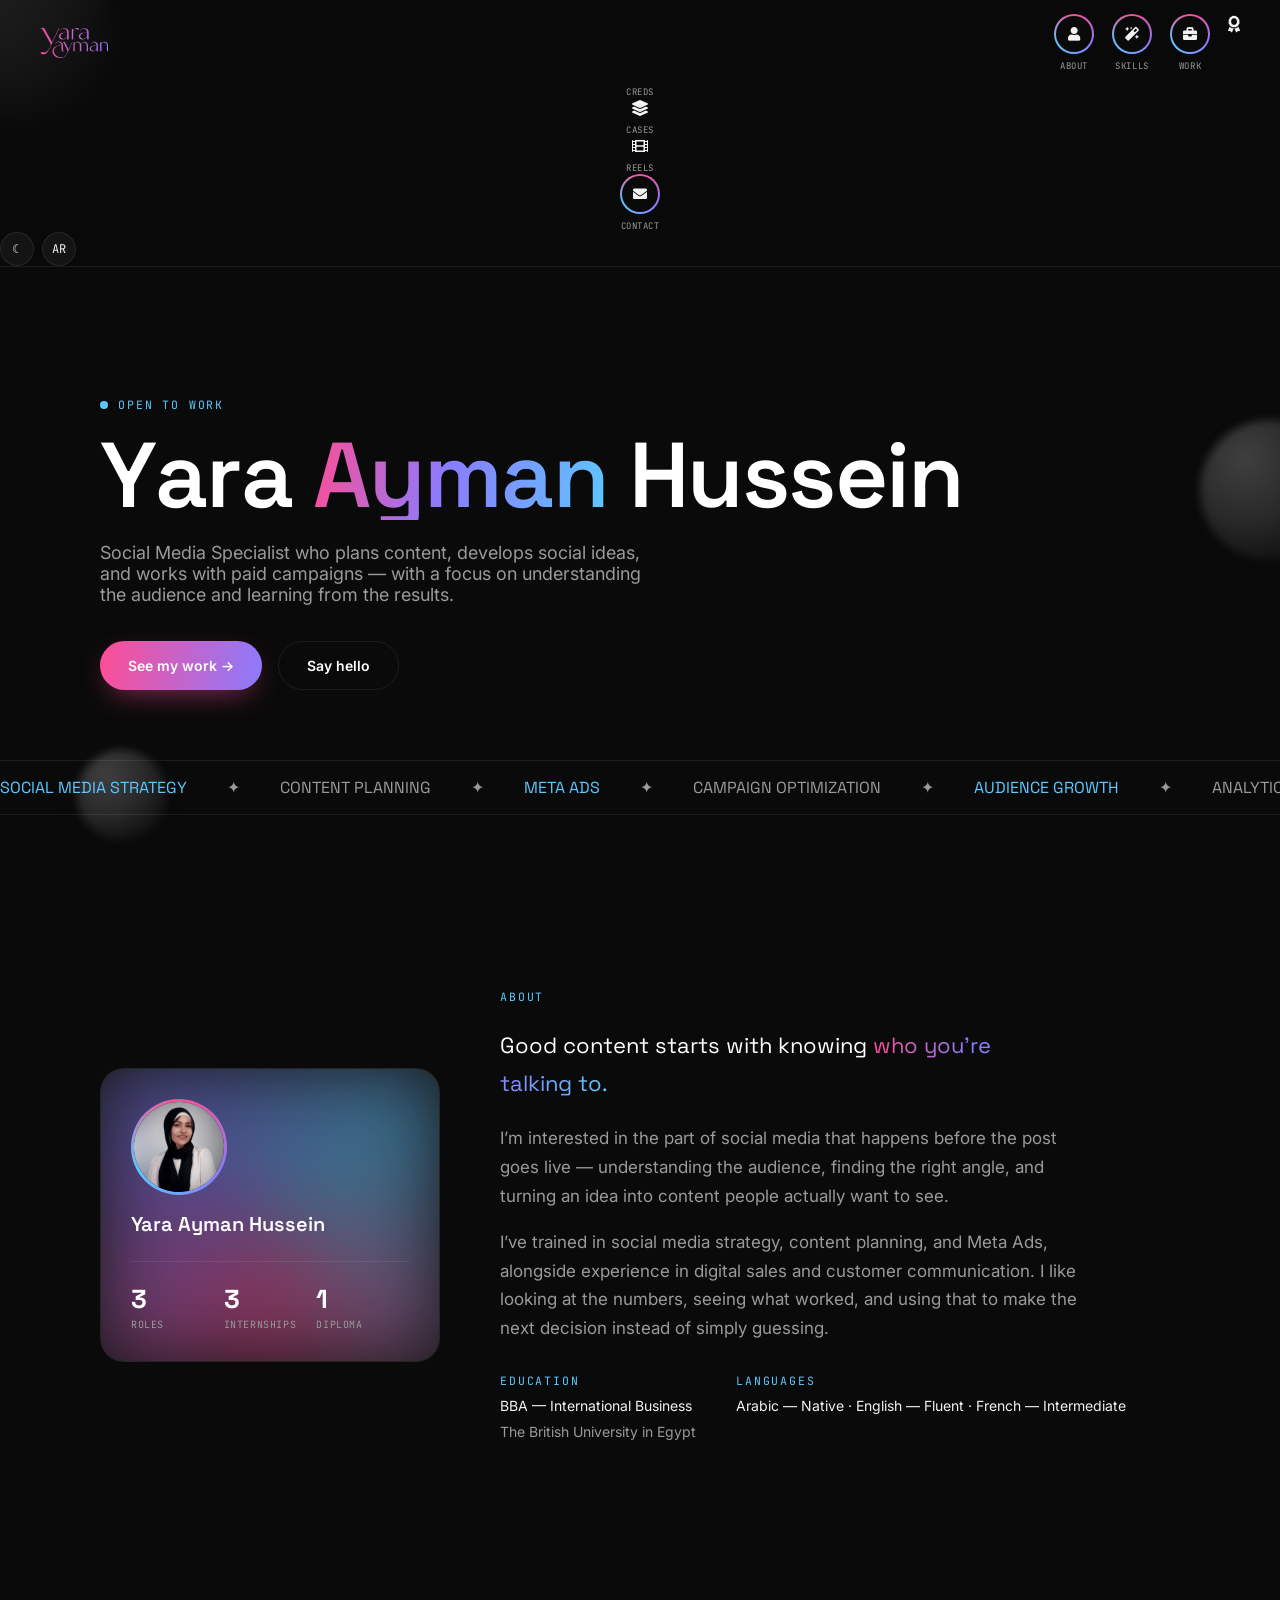
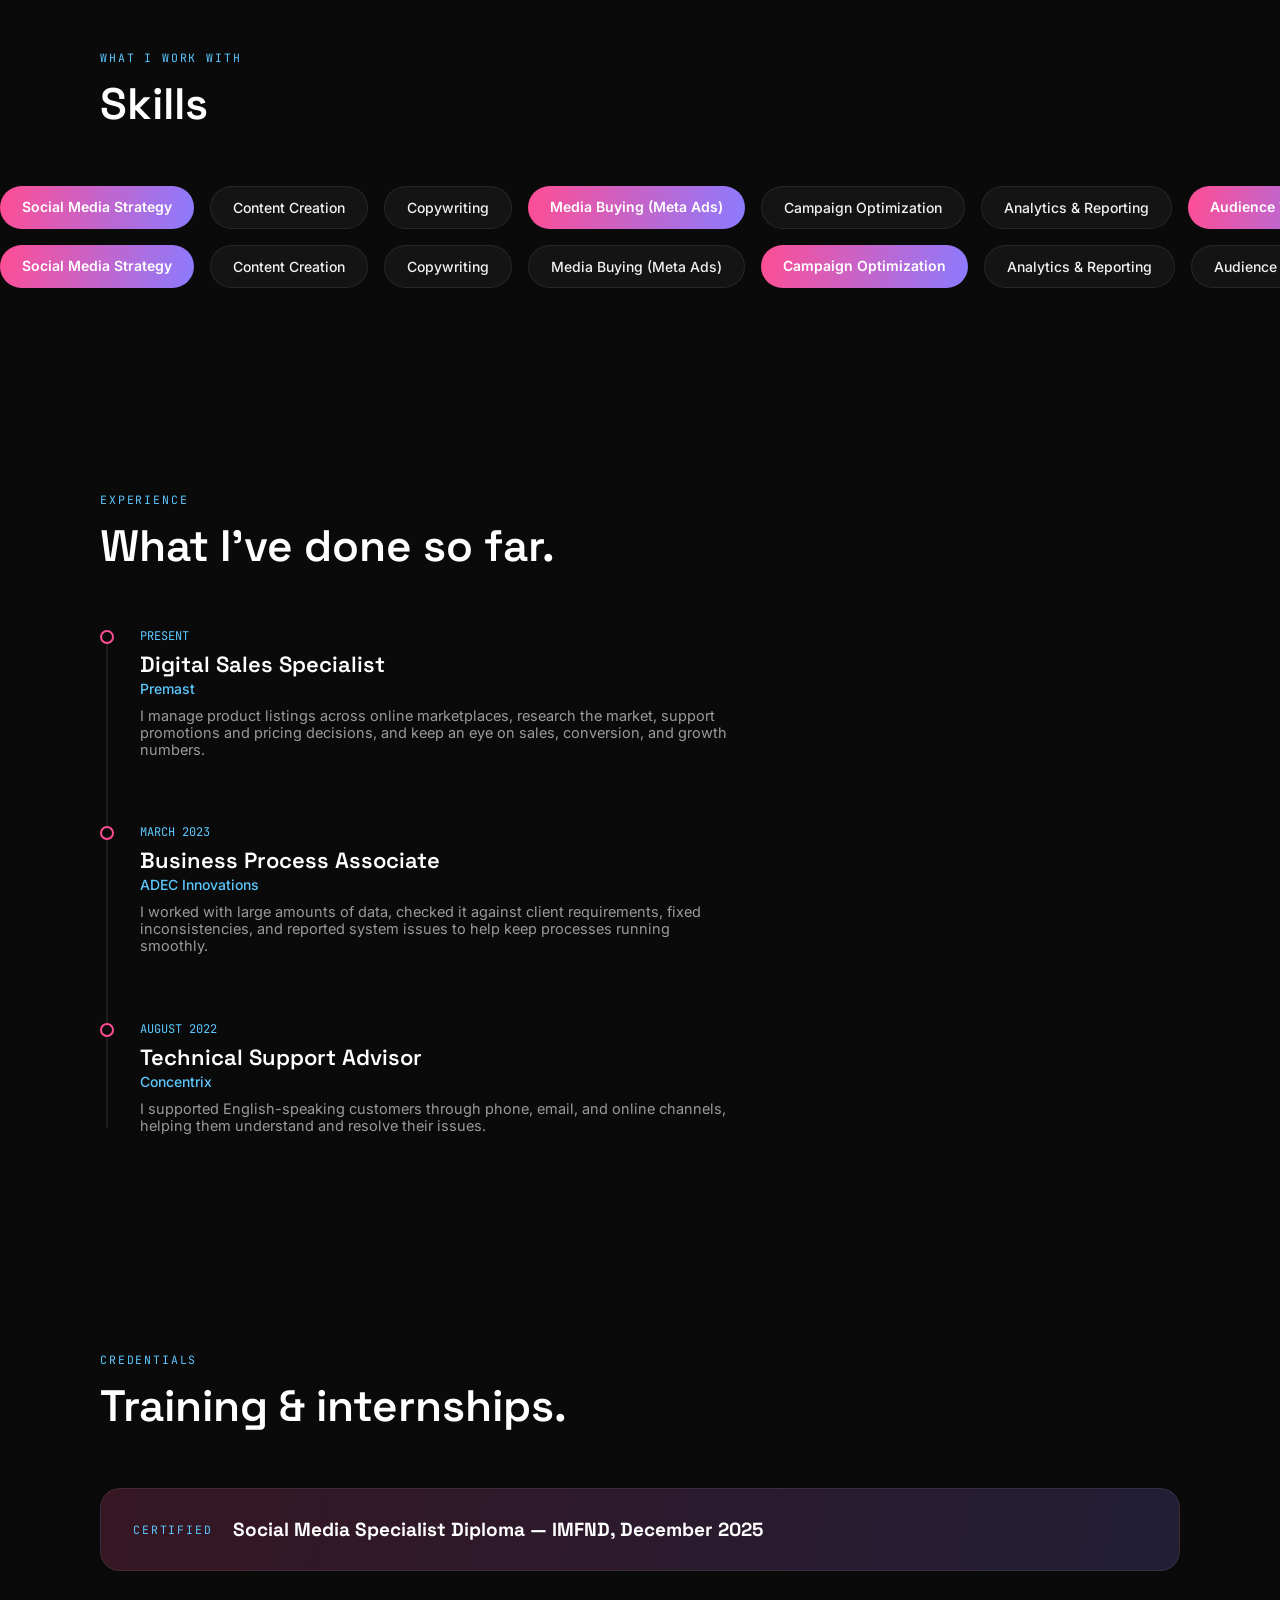
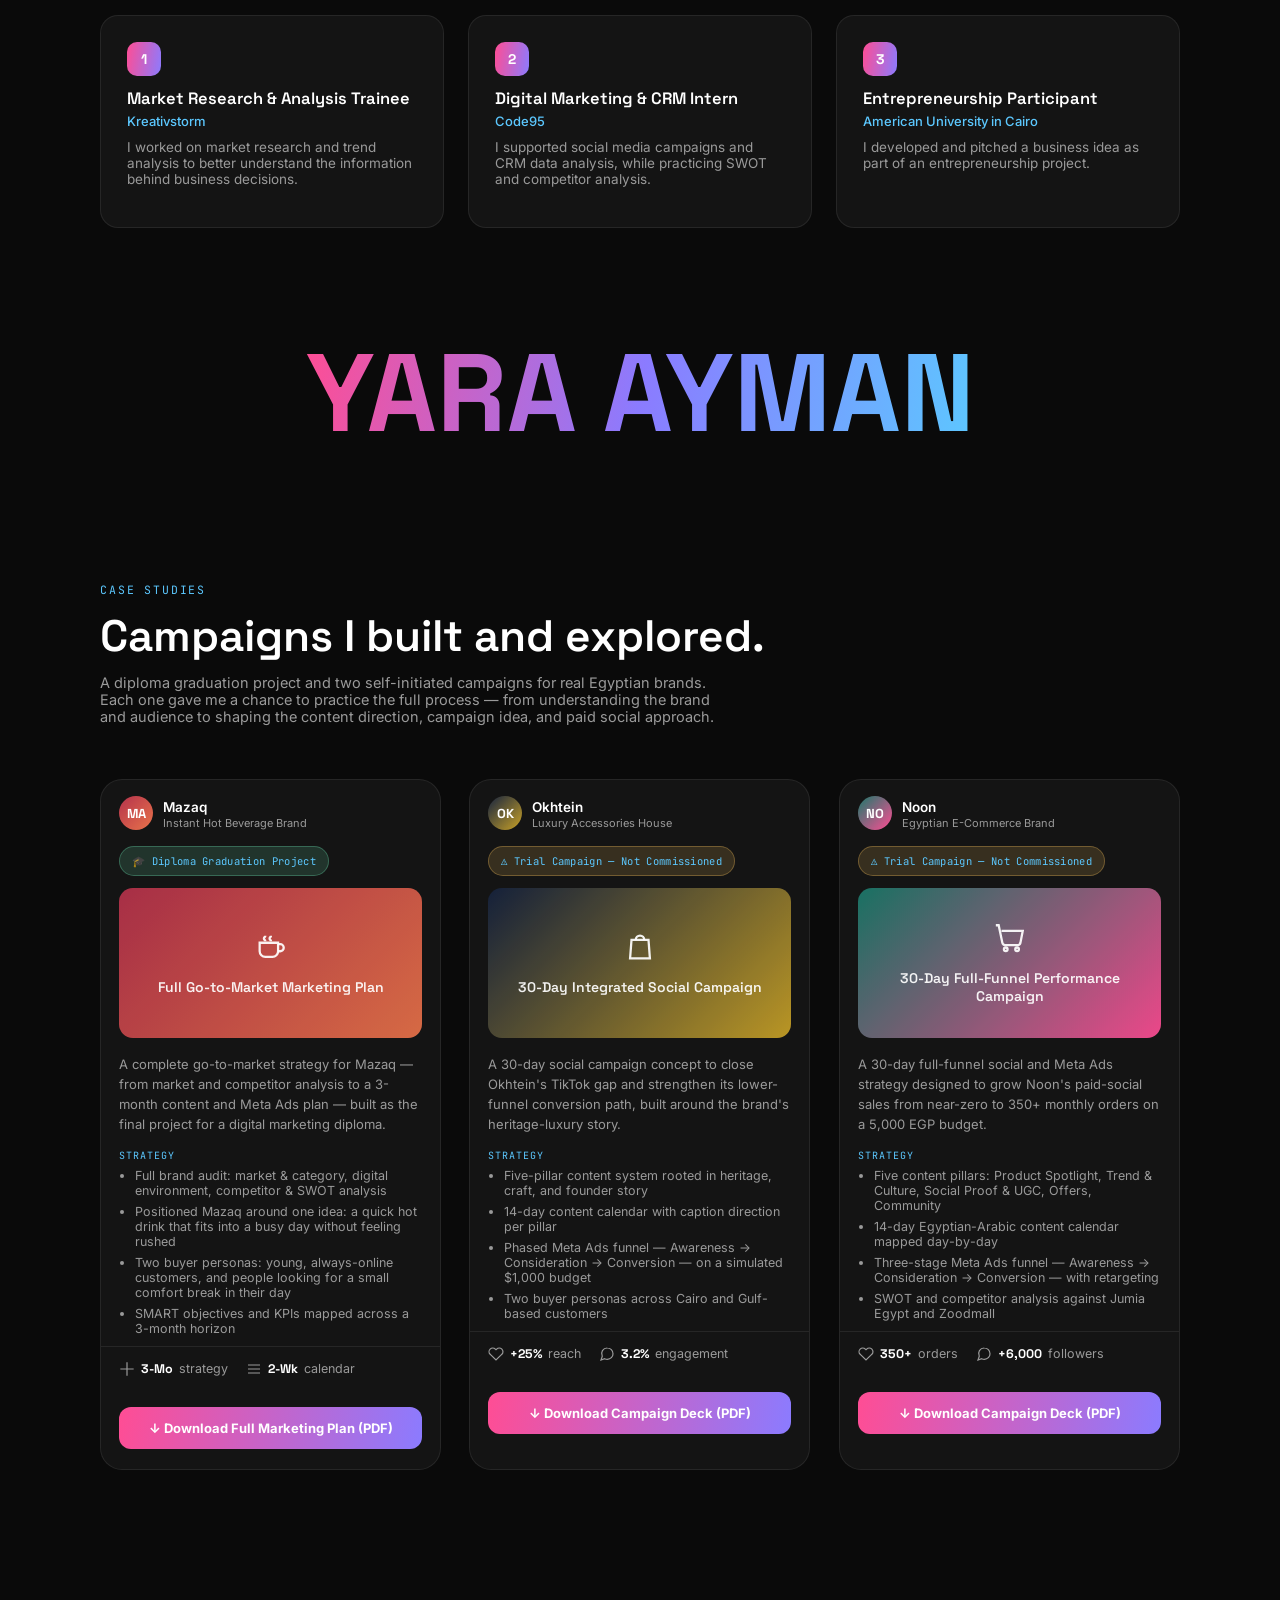
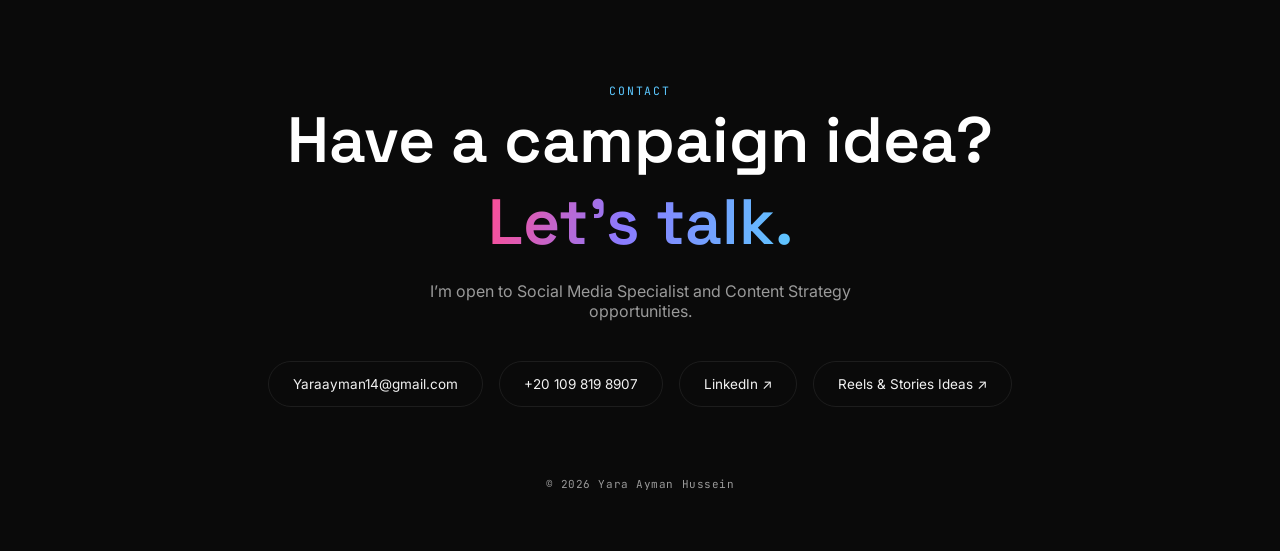
==== index.html @ c550421d "Update index.html" ====
<!DOCTYPE html>
<html lang="en">
<head>
<meta charset="UTF-8">
<meta name="viewport" content="width=device-width, initial-scale=1.0">
<title>Yara Ayman Hussein - Social Media Specialist & Marketer</title>
<meta name="description" content="Yara Ayman Hussein is a Social Media Specialist and Marketer focused on social media strategy, content planning, Meta Ads, audience growth, and campaign analytics.">
<meta name="robots" content="index, follow">
<link rel="canonical" href="https://yarayman.com/">
<link rel="icon" type="image/png" sizes="32x32" href="media/favicon-32.png">
<link rel="icon" type="image/png" sizes="512x512" href="media/favicon-512.png">
<link rel="apple-touch-icon" href="media/favicon-180.png">
<link rel="stylesheet" href="data/css/fontawesome/fontawesome.css">
<link rel="stylesheet" href="data/css/fontawesome/solid.css">
<link rel="stylesheet" href="data/css/fontawesome/all.css">
<meta name="theme-color" content="#0A0A0A">

<!-- Open Graph -->
<meta property="og:type" content="profile">
<meta property="og:title" content="Yara Ayman Hussein — Social Media Specialist">
<meta property="og:description" content="Social strategy, content planning, and Meta Ads campaigns. Portfolio featuring Mazaq, Okhtein, and Noon case studies.">
<meta property="og:url" content="https://yarayman.com/">
<meta property="og:image" content="https://yarayman.com/media/og-image.jpg">
<meta property="og:image:width" content="1200">
<meta property="og:image:height" content="630">
<meta property="og:image:alt" content="Yara Ayman Hussein — Social Media Specialist">
<meta property="og:site_name" content="Yara Ayman Hussein — Portfolio">
<meta property="og:locale" content="en_US">

<!-- Twitter Card -->
<meta name="twitter:card" content="summary_large_image">
<meta name="twitter:title" content="Yara Ayman Hussein — Social Media Specialist">
<meta name="twitter:description" content="Social strategy, content planning, and Meta Ads campaigns. Portfolio featuring Mazaq, Okhtein, and Noon case studies.">
<meta name="twitter:image" content="https://yarayman.com/media/og-image.jpg">
<meta name="twitter:image:alt" content="Yara Ayman Hussein — Social Media Specialist">

<script type="application/ld+json">
{
  "@context": "https://schema.org",
  "@type": "ProfilePage",
  "name": "Yara Ayman Hussein - Social Media Specialist & Marketer",
  "url": "https://yarayman.com/",
  "mainEntity": {
    "@type": "Person",
    "name": "Yara Ayman Hussein",
    "jobTitle": "Social Media Specialist & Marketer",
    "url": "https://yarayman.com/",
    "email": "mailto:Yaraayman14@gmail.com",
    "sameAs": [
      "https://linkedin.com/in/yara-a-893500259"
    ]
  }
}
</script>

<link rel="preconnect" href="https://fonts.googleapis.com">
<link rel="preconnect" href="https://fonts.gstatic.com" crossorigin>
<link href="https://fonts.googleapis.com/css2?family=Space+Grotesk:wght@400;500;600;700&family=Inter:wght@400;500;600;700&family=JetBrains+Mono:wght@400;500&family=Cairo:wght@400;500;600;700&display=swap" rel="stylesheet">
<style>
  :root{
    --bg:#0A0A0A;
    --bg-2:#141414;
    --panel:#141414;
    --paper:#F7F4EE;
    --coral:#FF4D94;
    --pink:#8B7BFF;
    --gold:#5CC8FF;
    --mint:#5CC8FF;
    --violet:#8B7BFF;
    --ink:#F2F2F2;
    --ink-dim:#9A9A9A;
    --line:rgba(255,255,255,0.08);
    --heading:#fff;
    --nav-bg:rgba(10,10,10,0.75);
    --blob-opacity:.35;
    --blob-opacity-2:.22;
  }
  :root[data-theme="light"]{
    --bg:#FAFAFA;
    --bg-2:#F1F0F0;
    --panel:#FFFFFF;
    --ink:#171717;
    --ink-dim:#6B6B6B;
    --line:rgba(20,20,20,0.1);
    --heading:#0A0A0A;
    --nav-bg:rgba(250,250,250,0.8);
    --blob-opacity:.2;
    --blob-opacity-2:.14;
  }
  *{ box-sizing:border-box; }
  html{ scroll-behavior:smooth; }
  @media (prefers-reduced-motion: reduce){
    html{ scroll-behavior:auto; }
    *{ animation-duration:.001ms !important; animation-iteration-count:1 !important; transition:none !important; }
  }
  body{
    margin:0;
    background:var(--bg);
    color:var(--ink);
    font-family:'Inter',sans-serif;
    overflow-x:hidden;
    transition:background .3s ease, color .3s ease;
  }
  body.lang-ar{ font-family:'Cairo','Inter',sans-serif; }
  h1,h2,h3{ font-family:'Space Grotesk',sans-serif; margin:0; color:var(--heading); font-weight:600; }
  body.lang-ar h1, body.lang-ar h2, body.lang-ar h3{ font-family:'Cairo','Space Grotesk',sans-serif; }
  a{ color:inherit; text-decoration:none; }
  .mono{ font-family:'JetBrains Mono',monospace; }
  .wrap{ max-width:1160px; margin:0 auto; padding:0 40px; position:relative; z-index:2; }
  @media (max-width:720px){ .wrap{ padding:0 22px; } }
  .grad-text{
    background:linear-gradient(100deg,var(--coral),var(--pink) 45%,var(--gold));
    -webkit-background-clip:text; background-clip:text; color:transparent;
  }
  .eyebrow{
    font-family:'JetBrains Mono',monospace; font-size:11.5px; letter-spacing:.16em;
    text-transform:uppercase; color:var(--mint);
  }

  /* ---------- floating chrome spheres ---------- */
  .blobs{ position:fixed; inset:0; z-index:0; pointer-events:none; overflow:hidden; }
  .blob{
    position:absolute; border-radius:50%;
    background:radial-gradient(circle at 32% 28%, #fff, #9a9a9a 45%, #262626 80%);
    box-shadow:0 30px 60px -20px rgba(0,0,0,.6);
    opacity:var(--blob-opacity); transition:opacity .3s ease;
    filter:blur(4px);
  }
  :root[data-theme="light"] .blob{ box-shadow:0 30px 60px -20px rgba(0,0,0,.2); }
  .b1{ width:180px; height:180px; top:-60px; left:-70px; animation:float1 22s ease-in-out infinite; }
  .b2{ width:140px; height:140px; top:420px; right:-60px; animation:float2 26s ease-in-out infinite; opacity:var(--blob-opacity-2); }
  .b3{ width:90px; height:90px; bottom:60px; left:6%; animation:float3 24s ease-in-out infinite; opacity:var(--blob-opacity-2); }
  @keyframes float1{ 0%,100%{ transform:translate(0,0) } 50%{ transform:translate(30px,40px) } }
  @keyframes float2{ 0%,100%{ transform:translate(0,0) } 50%{ transform:translate(-35px,25px) } }
  @keyframes float3{ 0%,100%{ transform:translate(0,0) } 50%{ transform:translate(25px,-20px) } }

  /* ---------- theme / lang toggle ---------- */
  .util-row{ display:flex; align-items:center; gap:8px; }
  .util-btn{
    width:34px; height:34px; border-radius:50%; border:1px solid var(--line); background:var(--panel);
    color:var(--ink); display:flex; align-items:center; justify-content:center; cursor:pointer;
    font-family:'JetBrains Mono',monospace; font-size:12px; transition:transform .2s ease, background .2s ease;
  }
  .util-btn:hover{ transform:scale(1.08); }

  /* ---------- story-ring nav ---------- */
  header.storynav{
    position:sticky; top:0; z-index:50;
    background:var(--nav-bg);
    backdrop-filter:blur(14px);
    border-bottom:1px solid var(--line);
    transition:background .3s ease;
  }
  .storynav-inner{
    display:flex; align-items:center; justify-content:space-between;
    padding:14px 40px;
  }
  @media (max-width:720px){ .storynav-inner{ padding:12px 22px; } }
  .logo{ font-family:'Space Grotesk',sans-serif; font-weight:700; font-size:15px; }
  .rings{ display:flex; gap:18px; }
  .ring-btn{ display:flex; flex-direction:column; align-items:center; gap:6px; }
  .ring{
    width:40px; height:40px; border-radius:50%; padding:2px;
    background:conic-gradient(from 0deg, var(--coral), var(--pink), var(--gold), var(--coral));
    display:flex; align-items:center; justify-content:center;
    transition:transform .25s ease;
  }
  .ring-btn:hover .ring{ transform:scale(1.1); }
  .ring .inner{
    width:100%; height:100%; border-radius:50%; background:var(--bg);
    display:flex; align-items:center; justify-content:center;
    font-family:'JetBrains Mono',monospace; font-size:11px; color:var(--ink);
  }
  .ring .inner i{
  font-size:14px;
  line-height:1;
}
  .ring-btn span.lbl{
    font-family:'JetBrains Mono',monospace; font-size:9px; letter-spacing:.06em;
    color:var(--ink-dim); text-transform:uppercase;
  }
  @media (max-width:820px){ .rings{ display:none; } }

  /* ---------- hero ---------- */
  section.hero{ position:relative; padding:130px 0 70px; }
  .hero-kicker{ display:flex; align-items:center; gap:10px; }
  .dot-live{ width:8px; height:8px; border-radius:50%; background:var(--mint); box-shadow:0 0 0 0 rgba(110,231,183,.6); animation:pulse 1.8s infinite; }
  @keyframes pulse{ 0%{ box-shadow:0 0 0 0 rgba(92,200,255,.6);} 70%{ box-shadow:0 0 0 10px rgba(92,200,255,0);} 100%{ box-shadow:0 0 0 0 rgba(92,200,255,0);} }

  .hero h1{
    font-size:clamp(46px,8vw,92px); line-height:0.98; letter-spacing:-0.02em; margin-top:18px;
  }
  .kinetic span{ display:inline-block; opacity:0; transform:translateY(24px) rotate(2deg); animation:letterIn .6s ease forwards; }
  @keyframes letterIn{ to{ opacity:1; transform:translateY(0) rotate(0);} }

  .hero .role{
    margin-top:22px; font-size:18px; color:var(--ink-dim); max-width:560px;
  }
  .hero .role strong{ color:var(--heading); }
  .hero .cta-row{ margin-top:36px; display:flex; gap:16px; flex-wrap:wrap; }
  .btn{
    display:inline-flex; align-items:center; gap:8px;
    padding:15px 28px; border-radius:100px; font-weight:600; font-size:14px;
    transition:transform .25s ease, box-shadow .25s ease;
  }
  .btn.primary{
    background:linear-gradient(100deg,var(--coral),var(--pink));
    color:#fff; box-shadow:0 10px 30px -10px rgba(255,77,148,.6);
  }
  .btn.primary:hover{ transform:translateY(-3px); box-shadow:0 16px 34px -8px rgba(255,77,148,.75); }
  .btn.ghost{ border:1px solid var(--line); color:var(--heading); }
  .btn.ghost:hover{ background:rgba(255,255,255,.08); }

  /* marquee */
  .marquee-wrap{ margin-top:70px; border-top:1px solid var(--line); border-bottom:1px solid var(--line); overflow:hidden; padding:16px 0; }
  .marquee{ display:flex; width:max-content; gap:40px; animation:scrollLeft 22s linear infinite; }
  .marquee span{ font-family:'Space Grotesk',sans-serif; font-size:16px; color:var(--ink-dim); white-space:nowrap; }
  .marquee span.hi{ color:var(--gold); }
  @keyframes scrollLeft{ from{ transform:translateX(0);} to{ transform:translateX(-50%);} }

  /* ---------- section shell ---------- */
  section{ padding:100px 0; position:relative; }
  .sec-head{ margin-bottom:54px; }
  .sec-head h2{ font-size:clamp(30px,4.4vw,44px); margin-top:10px; }

  .reveal{ opacity:0; transform:translateY(28px); transition:opacity .7s cubic-bezier(.2,.7,.3,1), transform .7s cubic-bezier(.2,.7,.3,1); }
  .reveal.in{ opacity:1; transform:none; }

  /* ---------- about / profile card ---------- */
  .about-grid{ display:grid; grid-template-columns:340px 1fr; gap:60px; align-items:center; }
  @media (max-width:820px){ .about-grid{ grid-template-columns:1fr; } }

  .profile-card{
    background:var(--panel); border:1px solid var(--line); border-radius:24px; padding:30px;
    position:relative; overflow:hidden;
  }
  .profile-card::before{
    content:""; position:absolute; inset:-2px; z-index:0; opacity:.5;
    background:conic-gradient(from 180deg, var(--coral), var(--violet), var(--mint), var(--coral));
    filter:blur(40px);
  }
  .profile-inner{ position:relative; z-index:1; }
  .avatar-ring{
    width:96px; height:96px; border-radius:50%; padding:3px;
    background:conic-gradient(from 0deg, var(--coral), var(--pink), var(--gold), var(--coral));
  }
  .avatar-ring.spin-once{ animation:spinOnce 1.3s cubic-bezier(.22,1,.36,1) both; }
  @keyframes spinOnce{ from{ transform:rotate(0deg); } to{ transform:rotate(360deg); } }
  .logo-img{ height:30px; width:auto; display:block; }
  .avatar-ring .av{
    width:100%; height:100%; border-radius:50%; background:var(--bg-2);
    display:flex; align-items:center; justify-content:center;
    font-family:'Space Grotesk',sans-serif; font-weight:700; font-size:26px; color:var(--heading);
    overflow:hidden;
  }
  .avatar-ring .av img{ width:100%; height:100%; object-fit:cover; object-position:center 22%; display:block; }
  .profile-inner h3{ margin-top:16px; font-size:20px; }
  .profile-inner .handle{ color:var(--ink-dim); font-size:13px; margin-top:2px; font-family:'JetBrains Mono',monospace; }
  .stat-row{ display:flex; gap:0; margin-top:24px; border-top:1px solid var(--line); padding-top:20px; }
  .stat{ flex:1; text-align:left; }
  .stat .v{ font-family:'Space Grotesk',sans-serif; font-size:26px; font-weight:700; color:var(--heading); }
  .stat .l{ font-family:'JetBrains Mono',monospace; font-size:10px; color:var(--ink-dim); text-transform:uppercase; letter-spacing:.06em; margin-top:2px; }

  .about-copy p{ font-size:17px; color:var(--ink-dim); max-width:600px; line-height:1.7; }
  .about-copy .pull{
    font-family:'Space Grotesk',sans-serif; font-size:22px; color:var(--heading); margin:22px 0;
    max-width:560px;
  }
  .facts{ display:flex; gap:40px; margin-top:30px; flex-wrap:wrap; }
  .facts .box .eyebrow{ margin-bottom:6px; display:block; }
  .facts .box p{ margin:2px 0; font-size:14px; color:var(--ink); }

  /* ---------- skills double marquee ---------- */
  .skill-row{ display:flex; width:max-content; gap:16px; }
  .skill-row.row2{ animation-direction:reverse; margin-top:16px; }
  .chip{
    padding:12px 22px; border-radius:100px; border:1px solid var(--line);
    font-size:14px; font-weight:500; white-space:nowrap; background:var(--panel);
  }
  .chip.filled{ background:linear-gradient(100deg,var(--coral),var(--pink)); border:none; color:#fff; font-weight:600; }
  .marquee-track{ overflow:hidden; }
  .marquee-track .skill-row{ animation:scrollLeft 30s linear infinite; }
  .marquee-track .skill-row.row2{ animation:scrollRight 30s linear infinite; }
  @keyframes scrollRight{ from{ transform:translateX(-50%);} to{ transform:translateX(0);} }

  /* ---------- experience timeline ---------- */
  .timeline{ position:relative; padding-left:40px; }
  .timeline::before{
    content:""; position:absolute; left:6px; top:6px; bottom:6px; width:2px;
    background:var(--line);
  }
  .timeline .progress{
    position:absolute; left:6px; top:6px; width:2px; height:0%;
    background:linear-gradient(180deg,var(--coral),var(--pink),var(--gold));
    transition:height .1s linear;
  }
  .t-entry{ position:relative; padding-bottom:52px; }
  .t-entry:last-child{ padding-bottom:0; }
  .t-dot{
    position:absolute; left:-40px; top:2px; width:14px; height:14px; border-radius:50%;
    background:var(--bg); border:2px solid var(--coral);
  }
  .t-entry .date{ font-family:'JetBrains Mono',monospace; font-size:12px; color:var(--gold); }
  .t-entry h3{ font-size:22px; margin-top:6px; }
  .t-entry .org{ color:var(--mint); font-size:14px; margin-top:2px; font-weight:500; }
  .t-entry p{ color:var(--ink-dim); font-size:14.5px; margin-top:10px; max-width:600px; }

  /* ---------- credentials ---------- */
  .cred-banner{
    border-radius:20px; padding:28px 32px; margin-bottom:44px;
    background:linear-gradient(100deg, rgba(255,77,148,.18), rgba(139,123,255,.18));
    border:1px solid var(--line);
    display:flex; align-items:center; gap:20px; flex-wrap:wrap;
    position:relative; overflow:hidden;
  }
  .cred-banner .shine{
    position:absolute; top:0; left:-40%; width:40%; height:100%;
    background:linear-gradient(100deg, transparent, rgba(255,255,255,.15), transparent);
    animation:shine 4s ease-in-out infinite;
  }
  @keyframes shine{ 0%{ left:-40%;} 60%,100%{ left:120%;} }
  .cred-banner strong{ font-family:'Space Grotesk',sans-serif; font-size:19px; color:var(--heading); }

  .cards3{ display:grid; grid-template-columns:repeat(3,1fr); gap:24px; }
  @media (max-width:820px){ .cards3{ grid-template-columns:1fr; } }
  .tilt-card{
    background:var(--panel); border:1px solid var(--line); border-radius:18px; padding:26px;
    transition:transform .15s ease, border-color .2s ease;
    transform-style:preserve-3d; will-change:transform;
  }
  .tilt-card:hover{ border-color:rgba(255,255,255,.3); }
  .tilt-card h3{ font-size:16.5px; margin:12px 0 4px; }
  .tilt-card .org{ color:var(--mint); font-size:13px; font-weight:500; }
  .tilt-card p{ font-size:13.5px; color:var(--ink-dim); margin-top:10px; }
  .badge-num{
    width:34px; height:34px; border-radius:10px; display:flex; align-items:center; justify-content:center;
    background:linear-gradient(100deg,var(--coral),var(--pink)); font-family:'Space Grotesk',sans-serif; font-weight:700; font-size:14px; color:#fff;
  }

  /* ---------- giant wordmark divider ---------- */
  .wordmark-wrap{ overflow:hidden; padding:10px 0 30px; text-align:center; }
  .wordmark-wrap .word{
    font-family:'Space Grotesk',sans-serif; font-weight:700; font-size:min(13vw,110px); line-height:1;
    white-space:nowrap; background:linear-gradient(100deg,var(--coral),var(--pink),var(--gold));
    -webkit-background-clip:text; background-clip:text; color:transparent;
  }

  /* ---------- case studies as post cards ---------- */
  .cases-grid{ display:grid; grid-template-columns:repeat(3,1fr); gap:28px; }
  @media (max-width:980px){ .cases-grid{ grid-template-columns:1fr; } }
  .post-card{
    background:var(--panel); border:1px solid var(--line); border-radius:22px; overflow:hidden;
    transition:transform .2s ease; transform-style:preserve-3d; will-change:transform;
  }
  .post-head{ display:flex; align-items:center; gap:10px; padding:16px 18px; }
  .post-head .av{
    width:34px; height:34px; border-radius:50%; display:flex; align-items:center; justify-content:center;
    font-family:'Space Grotesk',sans-serif; font-weight:700; font-size:13px; color:#fff;
  }
  .post-head .name{ font-size:13.5px; font-weight:600; color:var(--heading); }
  .post-head .name{ display:inline-flex; align-items:center; gap:6px; cursor:pointer; transition:color .2s ease; }
  .post-head .name:hover{ color:var(--gold); }
  .post-head .name .dl{
    font-family:'JetBrains Mono',monospace; font-size:9.5px; color:var(--ink-dim);
    border:1px solid var(--line); border-radius:100px; padding:2px 7px;
    transition:border-color .2s ease, color .2s ease;
  }
  .post-head .name:hover .dl{ border-color:var(--gold); color:var(--gold); }

  .post-head .cat{ font-size:11px; color:var(--ink-dim); }
  .post-media{
    height:150px; margin:0 18px 16px; border-radius:14px;
    display:flex; flex-direction:column; align-items:center; justify-content:center; gap:10px;
    font-family:'Space Grotesk',sans-serif; font-size:14px; font-weight:600; color:rgba(255,255,255,.92); text-align:center;
    position:relative; overflow:hidden; padding:0 16px;
  }
  .post-media::after{ content:""; position:absolute; inset:0; background:rgba(0,0,0,.08); z-index:0; }
  .post-media .media-icon, .post-media .media-label{ position:relative; z-index:1; }
  .post-media .media-icon svg{ width:34px; height:34px; }
  .post-media .media-label{ line-height:1.3; }
  .badge{
    margin:0 18px 12px; padding:7px 12px; border-radius:100px; display:inline-block;
    font-family:'JetBrains Mono',monospace; font-size:10.5px; letter-spacing:.03em;
  }
  .badge-diploma{ background:rgba(110,231,183,.15); color:var(--mint); border:1px solid rgba(110,231,183,.3); }
  .badge-trial{ background:rgba(255,198,92,.15); color:var(--gold); border:1px solid rgba(255,198,92,.3); }
  .badge-neutral{ background:rgba(139,123,255,.15); color:var(--violet); border:1px solid rgba(139,123,255,.3); }
  .post-download{
    display:block; margin:16px 18px 20px; padding:13px 16px; border-radius:12px; text-align:center;
    background:linear-gradient(100deg,var(--coral),var(--pink)); color:#fff; font-weight:700; font-size:13px;
    transition:transform .2s ease, box-shadow .2s ease;
  }
  .post-download:hover{ transform:translateY(-2px); box-shadow:0 12px 24px -10px rgba(255,77,148,.6); }
  .post-body{ padding:0 18px 4px; }
  .post-body .label{ font-family:'JetBrains Mono',monospace; font-size:10px; letter-spacing:.1em; text-transform:uppercase; color:var(--mint); margin:14px 0 6px; }
  .post-body p{ font-size:13px; color:var(--ink-dim); line-height:1.55; margin:0; }
  .post-body ul{ margin:0; padding-left:16px; }
  .post-body ul li{ font-size:12.5px; color:var(--ink-dim); margin-bottom:6px; }
  .engage{ display:flex; align-items:center; gap:18px; padding:14px 18px; border-top:1px solid var(--line); }
  .engage .item{ display:flex; align-items:center; gap:6px; font-size:12.5px; color:var(--ink-dim); }
  .engage svg{ width:16px; height:16px; stroke:var(--ink-dim); fill:none; stroke-width:1.8; }
  .engage .metric{ font-family:'Space Grotesk',sans-serif; font-weight:700; color:var(--heading); }

  /* ---------- contact ---------- */
  footer{ padding:110px 0 60px; text-align:center; }
  footer h2{ font-size:clamp(36px,7vw,64px); }
  footer .lede{ color:var(--ink-dim); max-width:480px; margin:18px auto 0; font-size:16px; }
  .contact-links{ display:flex; justify-content:center; gap:16px; margin-top:40px; flex-wrap:wrap; }
  .clink{
    padding:14px 24px; border-radius:100px; border:1px solid var(--line); font-size:13.5px;
    display:flex; align-items:center; gap:8px; transition:transform .2s ease, background .2s ease;
  }
  .clink:hover{ transform:translateY(-3px); background:rgba(255,255,255,.06); }
  .fine{ margin-top:70px; font-family:'JetBrains Mono',monospace; font-size:11px; color:var(--ink-dim); letter-spacing:.05em; }
  /* ---------- RTL adjustments ---------- */
  html[dir="rtl"] .stat{ text-align:right; }
  html[dir="rtl"] .timeline{ padding-left:0; padding-right:40px; }
  html[dir="rtl"] .timeline::before{ left:auto; right:6px; }
  html[dir="rtl"] .timeline .progress{ left:auto; right:6px; }
  html[dir="rtl"] .t-dot{ left:auto; right:-40px; }
  html[dir="rtl"] .post-body ul{ padding-left:0; padding-right:16px; }
  html[dir="rtl"] .facts{ text-align:right; }
</style>
</head>
<body>

<div class="blobs"><div class="blob b1"></div><div class="blob b2"></div><div class="blob b3"></div></div>

<header class="storynav">
  <div class="storynav-inner">
    <img class="logo-img" src="media/logo-full.png" alt="Yara Ayman">
    <nav class="rings">
      <a class="ring-btn" href="#about"><div class="ring"><div class="inner"><i class="fas fa-user" aria-hidden="true"></i></div></div><span class="lbl" data-i18n="nav.about">About</span></a>
      <a class="ring-btn" href="#skills"><div class="ring"><div class="inner"><i class="fas fa-magic" aria-hidden="true"></i></div></div><span class="lbl" data-i18n="nav.skills">Skills</span></a>
      <a class="ring-btn" href="#experience"><div class="ring"><div class="inner"><i class="fas fa-briefcase" aria-hidden="true"></i></div></div><span class="lbl" data-i18n="nav.work">Work</span></a>
      <a class="ring-btn" href="#credentials"><div class="inner"><i class="fas fa-award" aria-hidden="true"></i></div></div><span class="lbl" data-i18n="nav.creds">Creds</span></a>
      <a class="ring-btn" href="#cases"><div class="inner"><i class="fas fa-layer-group" aria-hidden="true"></i></div></div><span class="lbl" data-i18n="nav.cases">Cases</span></a>
      <a class="ring-btn" href="reels.html"><div class="inner"><i class="fas fa-film" aria-hidden="true"></i></div></div><span class="lbl" data-i18n="nav.reels">Reels</span></a>
      <a class="ring-btn" href="#contact"><div class="ring"><div class="inner"><i class="fas fa-envelope" aria-hidden="true"></i></div></div><span class="lbl" data-i18n="nav.contact">Contact</span></a>
    </nav>
    <div class="util-row">
      <button class="util-btn" id="theme-toggle" title="Toggle theme" aria-label="Toggle theme">☾</button>
      <button class="util-btn mono" id="lang-toggle" title="Switch language" aria-label="Switch language">AR</button>
    </div>
  </div>
</header>

<section class="hero">
  <div class="wrap">
    <div class="hero-kicker">
      <span class="dot-live"></span>
      <span class="eyebrow" data-i18n="hero.eyebrow">Open to work </span>
    </div>
    <h1 class="kinetic" id="kinetic-title">Yara Ayman Hussein</h1>
    <p class="role" data-i18n-html="hero.role">Social Media Specialist who plans content and runs paid campaigns — trained in Meta Ads, audience growth, and analytics.</p>
    <div class="cta-row">
      <a class="btn primary" href="#cases" data-i18n="hero.cta1">See the campaigns →</a>
      <a class="btn ghost" href="#contact" data-i18n="hero.cta2">Say hello</a>
    </div>
  </div>
  <div class="marquee-wrap">
    <div class="marquee" id="heroMarquee"></div>
  </div>
</section>

<section id="about">
  <div class="wrap about-grid reveal">
    <div class="profile-card">
      <div class="profile-inner">
        <div class="avatar-ring"><div class="av"><img src="media/avatar.jpg" alt="Yara Ayman Hussein" loading="lazy"></div></div>
        <h3 data-i18n="about.name">Yara Ayman Hussein</h3>
        
        <div class="stat-row">
          <div class="stat"><div class="v" data-count="3">0</div><div class="l" data-i18n="about.stat1">Roles</div></div>
          <div class="stat"><div class="v" data-count="3">0</div><div class="l" data-i18n="about.stat2">Internships</div></div>
          <div class="stat"><div class="v" data-count="1">0</div><div class="l" data-i18n="about.stat3">Diploma</div></div>
        </div>
      </div>
    </div>
    <div class="about-copy">
      <span class="eyebrow" data-i18n="about.eyebrow">About</span>
      <p class="pull" data-i18n-html="about.pull">Content built on strategy, not <span class="grad-text">guesswork.</span></p>
      <p data-i18n="about.p1">Yara has hands-on training in social media strategy and media buying, along with real experience in digital sales and customer engagement — she works across content planning, audience targeting, and paid campaigns.</p>
      <p data-i18n="about.p2">She's certified in Social Media Marketing, with hands-on experience in Meta Ads and campaign optimization, and prefers to check her decisions against the numbers instead of guessing.</p>
      <div class="facts">
        <div class="box"><span class="eyebrow" data-i18n="about.eduLabel">Education</span><p data-i18n="about.eduValue">BBA — International Business</p><p style="color:var(--ink-dim)" data-i18n="about.eduSchool">The British University in Egypt</p></div>
        <div class="box"><span class="eyebrow" data-i18n="about.langLabel">Languages</span><p data-i18n="about.langValue">Arabic — Native · English — Fluent · French — Intermediate</p></div>
      </div>
    </div>
  </div>
</section>

<section id="skills">
  <div class="wrap reveal">
    <div class="sec-head">
      <span class="eyebrow" data-i18n="skills.eyebrow">Capabilities</span>
      <h2 data-i18n="skills.heading">Skills</h2>
    </div>
  </div>
  <div class="marquee-track">
    <div class="skill-row" id="row1"></div>
    <div class="skill-row row2" id="row2"></div>
  </div>
</section>

<section id="experience">
  <div class="wrap reveal">
    <div class="sec-head">
      <span class="eyebrow" data-i18n="exp.eyebrow">Experience</span>
      <h2 data-i18n="exp.heading">The career so far.</h2>
    </div>
    <div class="timeline" id="timeline">
      <div class="progress" id="tlProgress"></div>
      <div class="t-entry">
        <div class="t-dot"></div>
        <div class="date" data-i18n="exp.e1.date">PRESENT</div>
        <h3 data-i18n="exp.e1.title">Digital Sales Specialist</h3>
        <div class="org">Premast</div>
        <p data-i18n="exp.e1.desc">Manages and optimizes digital product listings across online marketplaces, conducts market research, supports promotional campaigns and pricing strategy, and tracks conversion and growth metrics.</p>
      </div>
      <div class="t-entry">
        <div class="t-dot"></div>
        <div class="date" data-i18n="exp.e2.date">MARCH 2023</div>
        <h3 data-i18n="exp.e2.title">Business Process Associate</h3>
        <div class="org">ADEC Innovations</div>
        <p data-i18n="exp.e2.desc">Performed accurate data entry aligned with client standards, verified accuracy, resolved inconsistencies, and reported system issues to support process improvements.</p>
      </div>
      <div class="t-entry">
        <div class="t-dot"></div>
        <div class="date" data-i18n="exp.e3.date">AUGUST 2022</div>
        <h3 data-i18n="exp.e3.title">Technical Support Advisor</h3>
        <div class="org">Concentrix</div>
        <p data-i18n="exp.e3.desc">Delivered support to English-speaking customers and managed inquiries via phone, email, and online platforms.</p>
      </div>
    </div>
  </div>
</section>

<section id="credentials">
  <div class="wrap reveal">
    <div class="sec-head">
      <span class="eyebrow" data-i18n="creds.eyebrow">Credentials</span>
      <h2 data-i18n="creds.heading">Training &amp; internships.</h2>
    </div>
    <div class="cred-banner">
      <div class="shine"></div>
      <span class="eyebrow" style="color:var(--gold)" data-i18n="creds.certified">Certified</span>
      <strong data-i18n="creds.bannerText">Social Media Specialist Diploma — IMFND, December 2025</strong>
    </div>
    <div class="cards3">
      <div class="tilt-card"><div class="badge-num">1</div><h3 data-i18n="creds.c1.title">Market Research &amp; Analysis Trainee</h3><div class="org">Kreativstorm</div><p data-i18n="creds.c1.desc">Conducted market research and trend analysis to support data-driven business decisions.</p></div>
      <div class="tilt-card"><div class="badge-num">2</div><h3 data-i18n="creds.c2.title">Digital Marketing &amp; CRM Intern</h3><div class="org">Code95</div><p data-i18n="creds.c2.desc">Supported social campaign creation and CRM data analysis; applied SWOT and competitor analysis.</p></div>
      <div class="tilt-card"><div class="badge-num">3</div><h3 data-i18n="creds.c3.title">Entrepreneurship Participant</h3><div class="org">American University in Cairo</div><p data-i18n="creds.c3.desc">Developed and pitched a business concept as part of an entrepreneurship project.</p></div>
    </div>
  </div>
</section>

<div class="wordmark-wrap"><span class="word">YARA AYMAN</span></div>

<section id="cases">
  <div class="wrap reveal">
    <div class="sec-head">
      <span class="eyebrow" data-i18n="cases.eyebrow">Case Studies</span>
      <h2 data-i18n="cases.heading">Real campaigns &amp; course work.</h2>
      <p style="color:var(--ink-dim); max-width:620px; margin-top:10px; font-size:14.5px;" data-i18n="cases.desc">A diploma graduation project and two unsolicited spec campaigns built for real Egyptian brands to demonstrate end-to-end social strategy — full decks available to download.</p>
    </div>
    <div class="cases-grid" id="cases-grid">
      <!-- cards injected by JS from data/projects.json -->
    </div>
  </div>
</section>

<footer id="contact">
  <div class="wrap reveal">
    <span class="eyebrow" data-i18n="contact.eyebrow">Contact</span>
    <h2 data-i18n-html="contact.heading">Got a campaign in mind?<br><span class="grad-text">Let's talk it through.</span></h2>
    <p class="lede" data-i18n="contact.lede">Open to social media specialist and content strategy roles.</p>
    <div class="contact-links">
      <a class="clink" href="mailto:Yaraayman14@gmail.com">Yaraayman14@gmail.com</a>
      <a class="clink" href="tel:+201098198907">+20 109 819 8907</a>
      <a class="clink" href="https://linkedin.com/in/yara-a-893500259" target="_blank" rel="noopener">LinkedIn ↗</a>
      <a class="clink" href="reels.html" data-i18n="contact.reelsLink">Reels &amp; Stories Ideas ↗</a>
    </div>
    <div class="fine" data-i18n="contact.fine">© 2026 Yara Ayman Hussein </div>
  </div>
</footer>

<script>
  // ---------- theme ----------
  const themeToggleBtn = document.getElementById('theme-toggle');
  function applyTheme(theme){
    document.documentElement.setAttribute('data-theme', theme);
    themeToggleBtn.textContent = theme === 'light' ? '☀' : '☾';
    localStorage.setItem('yaraTheme', theme);
  }
  let currentTheme = localStorage.getItem('yaraTheme') || 'dark';
  applyTheme(currentTheme);
  themeToggleBtn.addEventListener('click', ()=>{
    currentTheme = currentTheme === 'light' ? 'dark' : 'light';
    applyTheme(currentTheme);
  });

  // ---------- i18n helpers ----------
  function getPath(obj, path){ return path.split('.').reduce((o,k)=> (o && o[k] !== undefined) ? o[k] : null, obj); }
  function L(field, lang){
    if(field == null) return '';
    if(typeof field === 'object') return field[lang] || field.en || '';
    return field;
  }

  let i18nData = null;
  let projectsData = [];
  let currentLang = localStorage.getItem('yaraLang') || 'en';

  const langToggleBtn = document.getElementById('lang-toggle');
  const titleEl = document.getElementById('kinetic-title');
  const heroMarquee = document.getElementById('heroMarquee');
  const casesGrid = document.getElementById('cases-grid');

  function applyStaticTranslations(dict){
    document.querySelectorAll('[data-i18n]').forEach(el=>{
      const val = getPath(dict, el.dataset.i18n);
      if(val != null) el.textContent = val;
    });
    document.querySelectorAll('[data-i18n-html]').forEach(el=>{
      const val = getPath(dict, el.dataset.i18nHtml);
      if(val != null) el.innerHTML = val;
    });
  }

  function buildKineticTitle(dict, lang){
    titleEl.innerHTML = '';
    const name = dict.hero.name;
    const gradWord = dict.hero.nameGrad;
    const idx = name.indexOf(gradWord);
    const parts = idx >= 0
      ? [{ text: name.slice(0, idx), grad:false }, { text: gradWord, grad:true }, { text: name.slice(idx + gradWord.length), grad:false }]
      : [{ text: name, grad:false }];
    const useWords = (lang === 'ar');
    let unitIndex = 0;
    parts.forEach(part=>{
      if(part.grad){
        const s = document.createElement('span');
        s.textContent = part.text;
        s.className = 'grad-text kinetic-letter';
        s.style.animationDelay = (unitIndex*(useWords?0.09:0.028))+'s';
        s.style.animationName = 'letterIn'; s.style.animationDuration = '.6s';
        s.style.animationTimingFunction = 'ease'; s.style.animationFillMode = 'forwards';
        titleEl.appendChild(s);
        unitIndex += 1;
      } else if(useWords){
        part.text.split(/(\s+)/).filter(t=>t.length).forEach(tok=>{
          const s = document.createElement('span');
          s.textContent = tok.trim()==='' ? '\u00A0' : tok;
          s.className = 'kinetic-letter';
          s.style.animationDelay = (unitIndex*0.09)+'s';
          s.style.animationName = 'letterIn'; s.style.animationDuration = '.6s';
          s.style.animationTimingFunction = 'ease'; s.style.animationFillMode = 'forwards';
          titleEl.appendChild(s);
          unitIndex += 1;
        });
      } else {
        [...part.text].forEach(ch=>{
          const s = document.createElement('span');
          s.textContent = ch === ' ' ? '\u00A0' : ch;
          s.className = 'kinetic-letter';
          s.style.animationDelay = (unitIndex*0.028)+'s';
          s.style.animationName = 'letterIn'; s.style.animationDuration = '.6s';
          s.style.animationTimingFunction = 'ease'; s.style.animationFillMode = 'forwards';
          titleEl.appendChild(s);
          unitIndex += 1;
        });
      }
    });
  }

  function buildMarquee(dict){
    heroMarquee.innerHTML = '';
    for(let r=0;r<2;r++){
      dict.marquee.forEach((t,i)=>{
        const s = document.createElement('span');
        s.textContent = t;
        if(i%2===0) s.classList.add('hi');
        heroMarquee.appendChild(s);
        const dotSep = document.createElement('span');
        dotSep.textContent = '✦';
        dotSep.style.color = 'var(--ink-dim)';
        heroMarquee.appendChild(dotSep);
      });
    }
  }

  function buildSkills(dict){
    const skills = dict.skillsList;
    function fillRow(id, filledEvery){
      const row = document.getElementById(id);
      row.innerHTML = '';
      for(let r=0;r<2;r++){
        skills.forEach((s,i)=>{
          const c = document.createElement('div');
          c.className = 'chip' + ((i%filledEvery===0)?' filled':'');
          c.textContent = s;
          row.appendChild(c);
        });
      }
    }
    fillRow('row1', 3);
    fillRow('row2', 4);
  }

  // ---------- case-study cards ----------
  const BADGE_CLASS = { diploma: 'badge-diploma', trial: 'badge-trial', neutral: 'badge-neutral' };
  const DEFAULT_MEDIA_ICON = '<rect x="3" y="7" width="18" height="13" rx="2"/><path d="M8 7V5a2 2 0 0 1 2-2h4a2 2 0 0 1 2 2v2"/>';
  const DEFAULT_METRIC_ICON = '<path d="M9 12l2 2 4-4"/><circle cx="12" cy="12" r="9"/>';

  function renderProjectCard(p, lang){
    const initials = (p.name || '?').trim().slice(0,2).toUpperCase();
    const badgeClass = BADGE_CLASS[p.badgeStyle] || 'badge-neutral';
    const badgeText = L(p.badgeText, lang);
    const badgeHtml = badgeText ? `<div class="badge ${badgeClass}">${badgeText}</div>` : '';
    const strategyHtml = (p.strategyPoints && p.strategyPoints.length)
      ? `<div class="label">${lang==='ar' ? 'الاستراتيجية' : 'Strategy'}</div><ul>${p.strategyPoints.map(pt=>`<li>${L(pt, lang)}</li>`).join('')}</ul>` : '';
    const metricsHtml = (p.metrics && p.metrics.length)
      ? `<div class="engage">${p.metrics.map(m=>`<div class="item"><svg viewBox="0 0 24 24">${m.iconSvg || DEFAULT_METRIC_ICON}</svg><span class="metric">${m.value}</span> ${L(m.label, lang)}</div>`).join('')}</div>` : '';
    const pdfLabel = L(p.pdfLabel, lang) || (lang==='ar' ? '↓ تحميل (PDF)' : '↓ Download (PDF)');
    const downloadHtml = p.pdfUrl ? `<a class="post-download" href="${p.pdfUrl}" download>${pdfLabel}</a>` : '';

    const card = document.createElement('div');
    card.className = 'post-card';
    card.innerHTML = `
      <div class="post-head">
        <div class="av" style="background:${p.gradient};">${initials}</div>
        <div><div class="name">${p.name}</div><div class="cat">${L(p.category, lang)}</div></div>
      </div>
      ${badgeHtml}
      <div class="post-media" style="background:${p.gradient};">
        <div class="media-icon"><svg viewBox="0 0 24 24" fill="none" stroke="currentColor" stroke-width="1.6">${p.mediaIconSvg || DEFAULT_MEDIA_ICON}</svg></div>
        <div class="media-label">${L(p.mediaLabel, lang)}</div>
      </div>
      <div class="post-body"><p>${L(p.description, lang)}</p>${strategyHtml}</div>
      ${metricsHtml}
      ${downloadHtml}
    `;
    return card;
  }

  function renderProjects(lang){
    casesGrid.innerHTML = '';
    projectsData.forEach(p => casesGrid.appendChild(renderProjectCard(p, lang)));
    if(!reduceMotion){ addTilt('.post-card', 4); }
  }

  // ---------- apply language across the page ----------
  function applyLang(lang){
    currentLang = lang;
    localStorage.setItem('yaraLang', lang);
    document.documentElement.lang = lang;
    document.documentElement.dir = lang === 'ar' ? 'rtl' : 'ltr';
    document.body.classList.toggle('lang-ar', lang === 'ar');
    langToggleBtn.textContent = lang === 'ar' ? 'EN' : 'AR';
    if(!i18nData) return;
    const dict = i18nData[lang] || i18nData.en;
    applyStaticTranslations(dict);
    buildKineticTitle(dict, lang);
    buildMarquee(dict);
    buildSkills(dict);
    renderProjects(lang);
  }
  langToggleBtn.addEventListener('click', ()=> applyLang(currentLang === 'ar' ? 'en' : 'ar'));

  // avatar spin-once on scroll into view
  const avatarRing = document.querySelector('.avatar-ring');
  if(avatarRing){
    const avatarObserver = new IntersectionObserver((entries)=>{
      entries.forEach(e=>{
        if(e.isIntersecting){
          avatarRing.classList.add('spin-once');
          avatarObserver.unobserve(avatarRing);
        }
      });
    }, { threshold:0.4 });
    avatarObserver.observe(avatarRing);
  }

  // scroll reveal
  const observer = new IntersectionObserver((entries)=>{
    entries.forEach(e=>{ if(e.isIntersecting){ e.target.classList.add('in'); } });
  }, { threshold:0.12 });
  document.querySelectorAll('.reveal').forEach(el=>observer.observe(el));

  // count-up stats
  const counters = document.querySelectorAll('[data-count]');
  const countObserver = new IntersectionObserver((entries)=>{
    entries.forEach(e=>{
      if(e.isIntersecting){
        const el = e.target;
        const target = parseInt(el.dataset.count,10);
        let cur = 0;
        const step = Math.max(1, Math.round(target/24));
        const iv = setInterval(()=>{
          cur += step;
          if(cur >= target){ cur = target; clearInterval(iv); }
          el.textContent = cur;
        }, 40);
        countObserver.unobserve(el);
      }
    });
  }, { threshold:0.4 });
  counters.forEach(c=>countObserver.observe(c));

  // timeline scroll progress
  const tl = document.getElementById('timeline');
  const tlProgress = document.getElementById('tlProgress');
  function updateTlProgress(){
    const rect = tl.getBoundingClientRect();
    const vh = window.innerHeight;
    const total = rect.height;
    let progressed = vh*0.75 - rect.top;
    progressed = Math.max(0, Math.min(total, progressed));
    tlProgress.style.height = (progressed/total*100)+'%';
  }
  document.addEventListener('scroll', ()=>requestAnimationFrame(updateTlProgress), {passive:true});
  updateTlProgress();

  // tilt effect for cards
  function addTilt(selector, intensity){
    document.querySelectorAll(selector).forEach(card=>{
      card.addEventListener('mousemove', (e)=>{
        const r = card.getBoundingClientRect();
        const x = (e.clientX - r.left)/r.width - 0.5;
        const y = (e.clientY - r.top)/r.height - 0.5;
        card.style.transform = `perspective(600px) rotateY(${x*intensity}deg) rotateX(${-y*intensity}deg) translateY(-4px)`;
      });
      card.addEventListener('mouseleave', ()=>{ card.style.transform = ''; });
    });
  }
  const reduceMotion = window.matchMedia('(prefers-reduced-motion: reduce)').matches;
  if(!reduceMotion){ addTilt('.tilt-card', 6); }

  // ---------- load data then render everything in the current language ----------
  Promise.all([
    fetch('data/i18n.json', { cache: 'no-store' }).then(r => r.ok ? r.json() : null),
    fetch('data/projects.json', { cache: 'no-store' }).then(r => r.ok ? r.json() : { projects: [] })
  ]).then(([i18n, projects])=>{
    i18nData = i18n;
    projectsData = (projects && projects.projects) || [];
    applyLang(currentLang);
  }).catch(()=>{
    casesGrid.innerHTML = '<p style="color:var(--ink-dim); font-size:13px;">Couldn\'t load page content right now.</p>';
  });
</script>

</body>
</html>
---- data/css/fontawesome/solid.css ----
/*!
 * Font Awesome Free 5.15.4 by @fontawesome - https://fontawesome.com
 * License - https://fontawesome.com/license/free (Icons: CC BY 4.0, Fonts: SIL OFL 1.1, Code: MIT License)
 */
@font-face {
  font-family: 'Font Awesome 5 Free';
  font-style: normal;
  font-weight: 900;
  font-display: block;
  src: url("../webfonts/fa-solid-900.eot");
  src: url("../webfonts/fa-solid-900.eot?#iefix") format("embedded-opentype"), url("../webfonts/fa-solid-900.woff2") format("woff2"), url("../webfonts/fa-solid-900.woff") format("woff"), url("../webfonts/fa-solid-900.ttf") format("truetype"), url("../webfonts/fa-solid-900.svg#fontawesome") format("svg"); }

.fa,
.fas {
  font-family: 'Font Awesome 5 Free';
  font-weight: 900; }
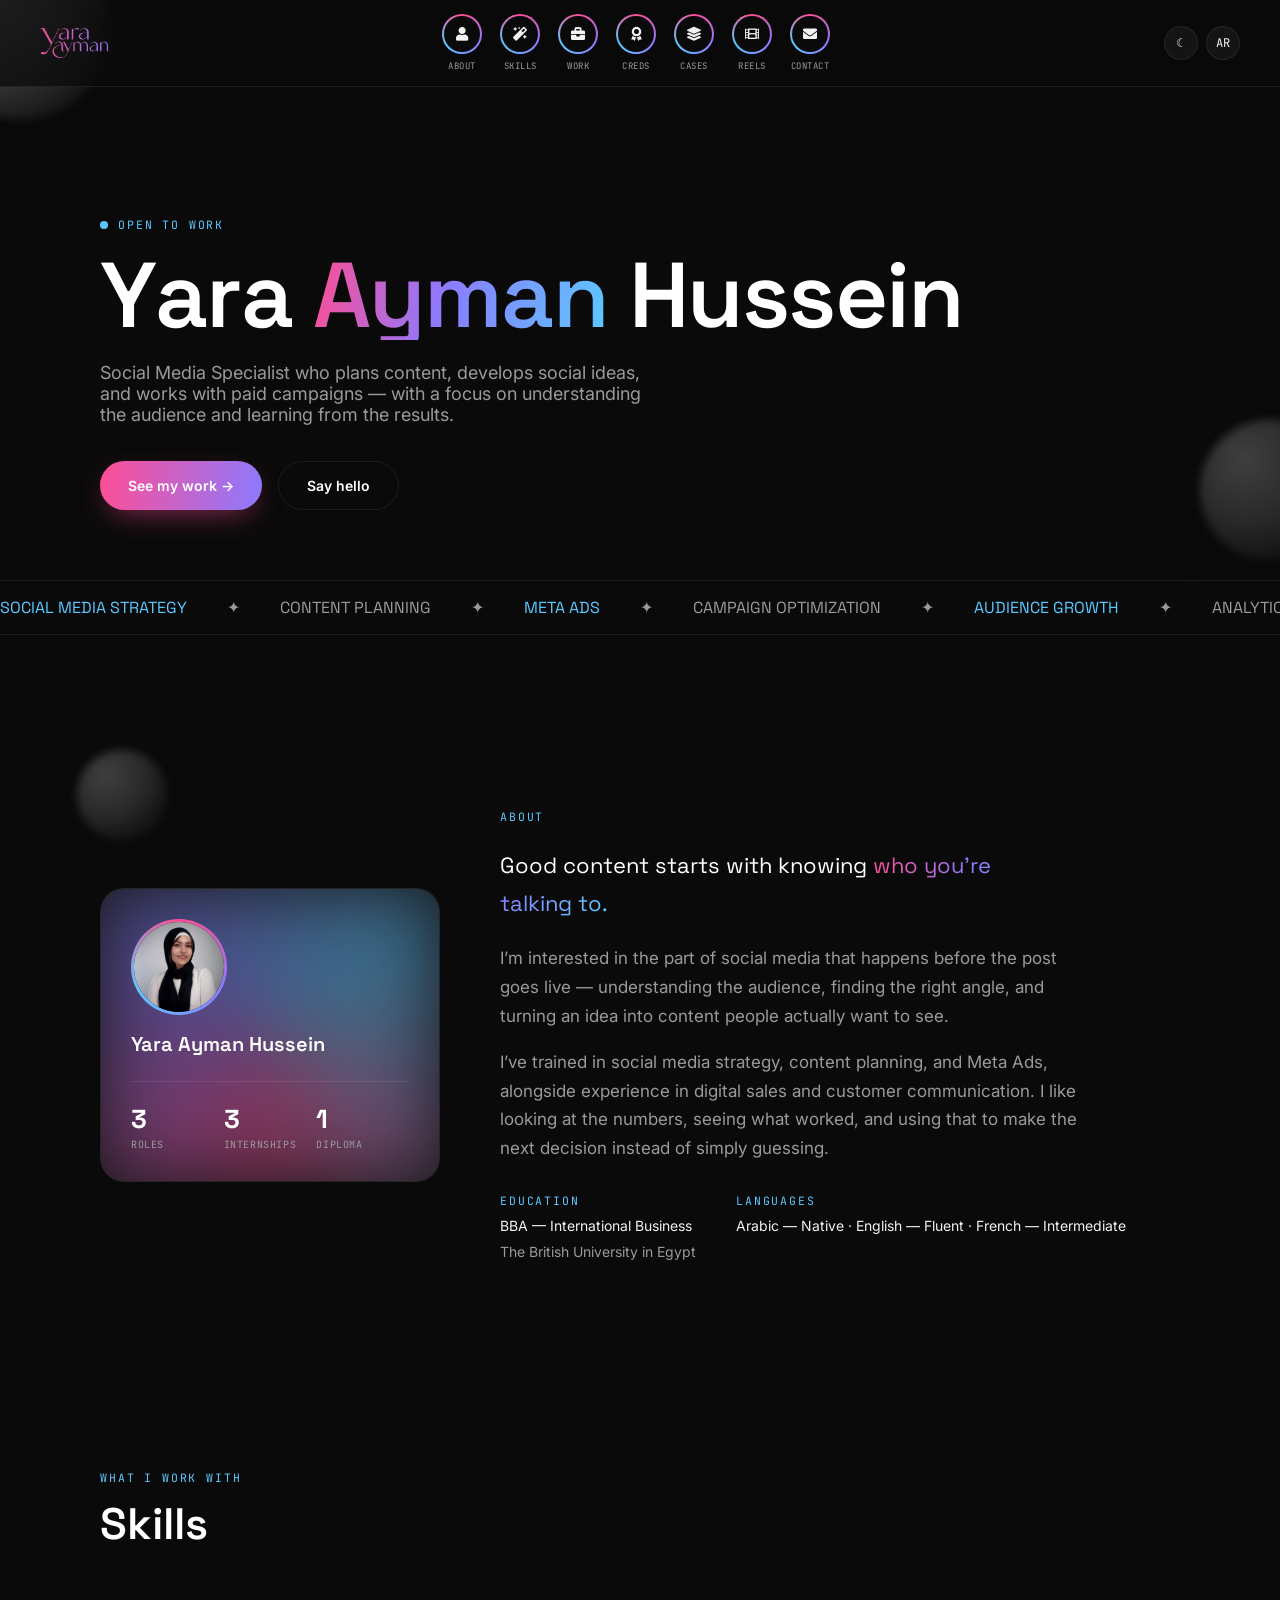
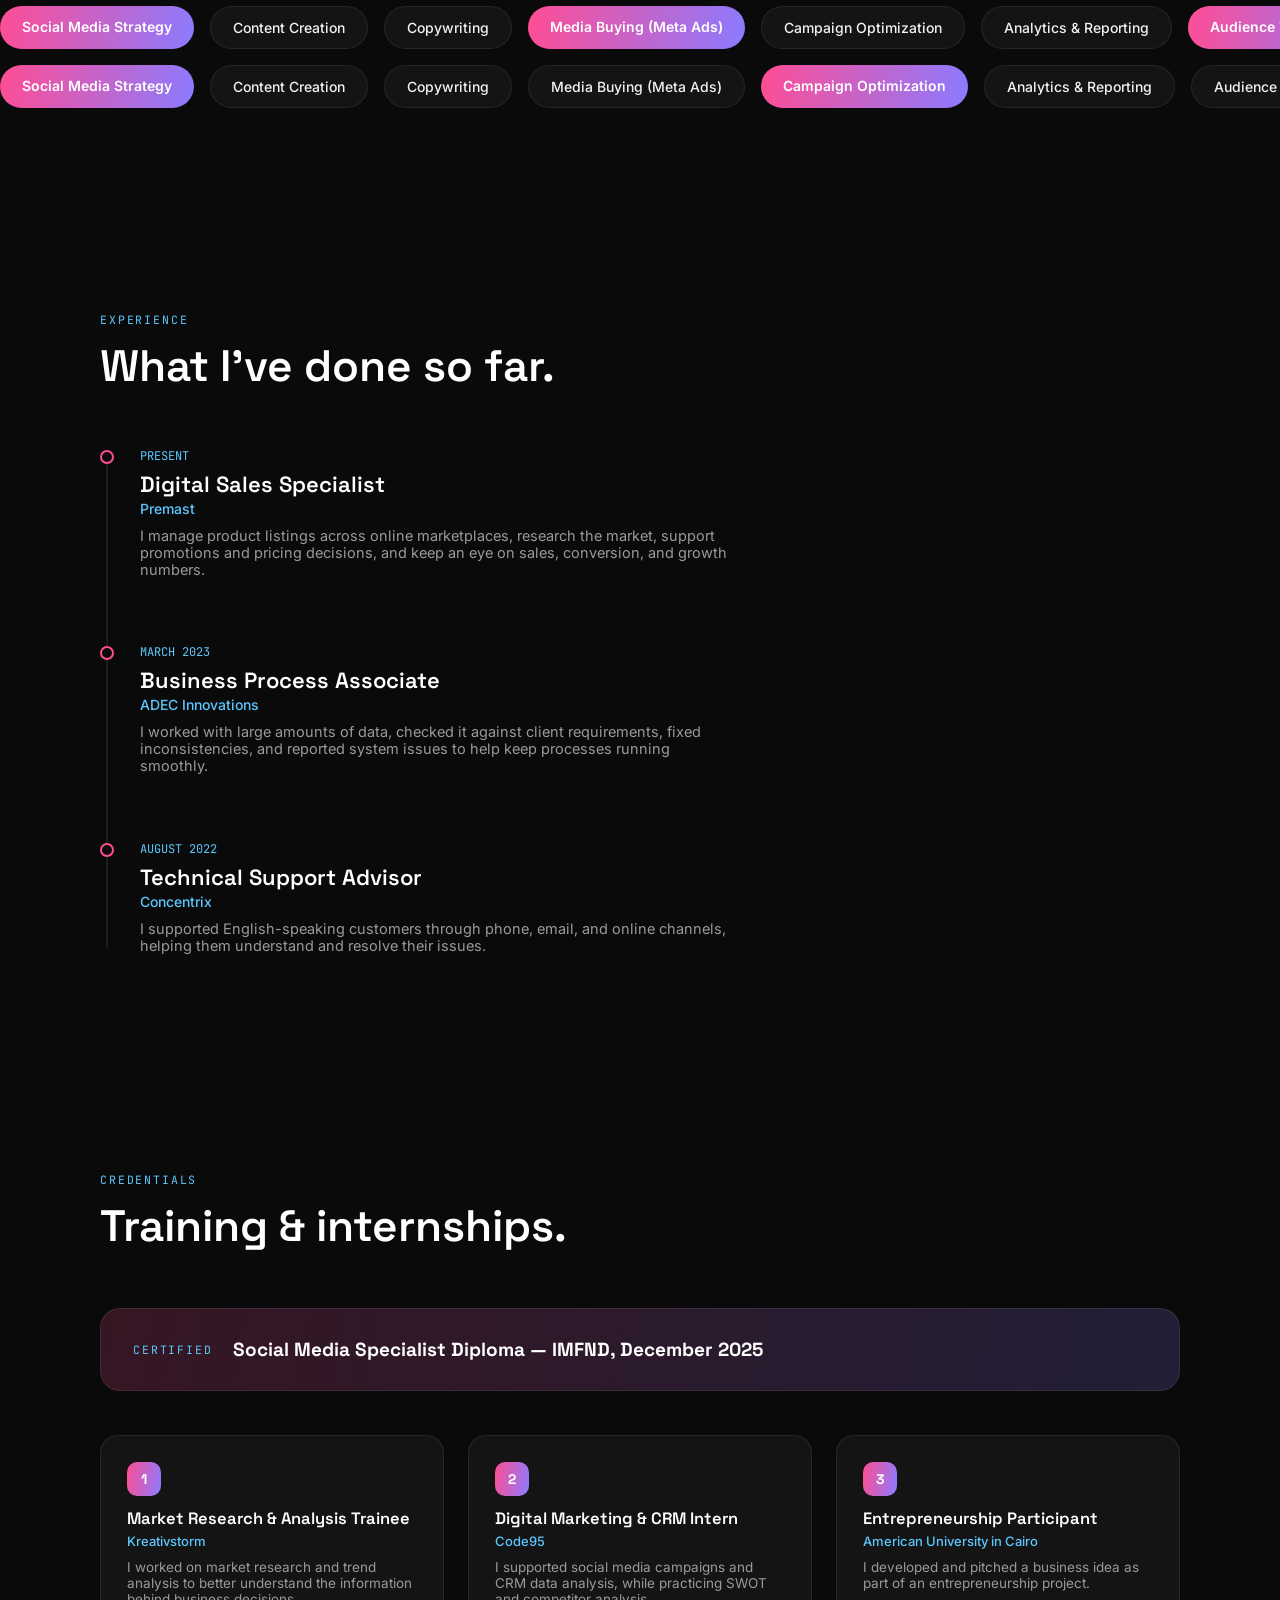
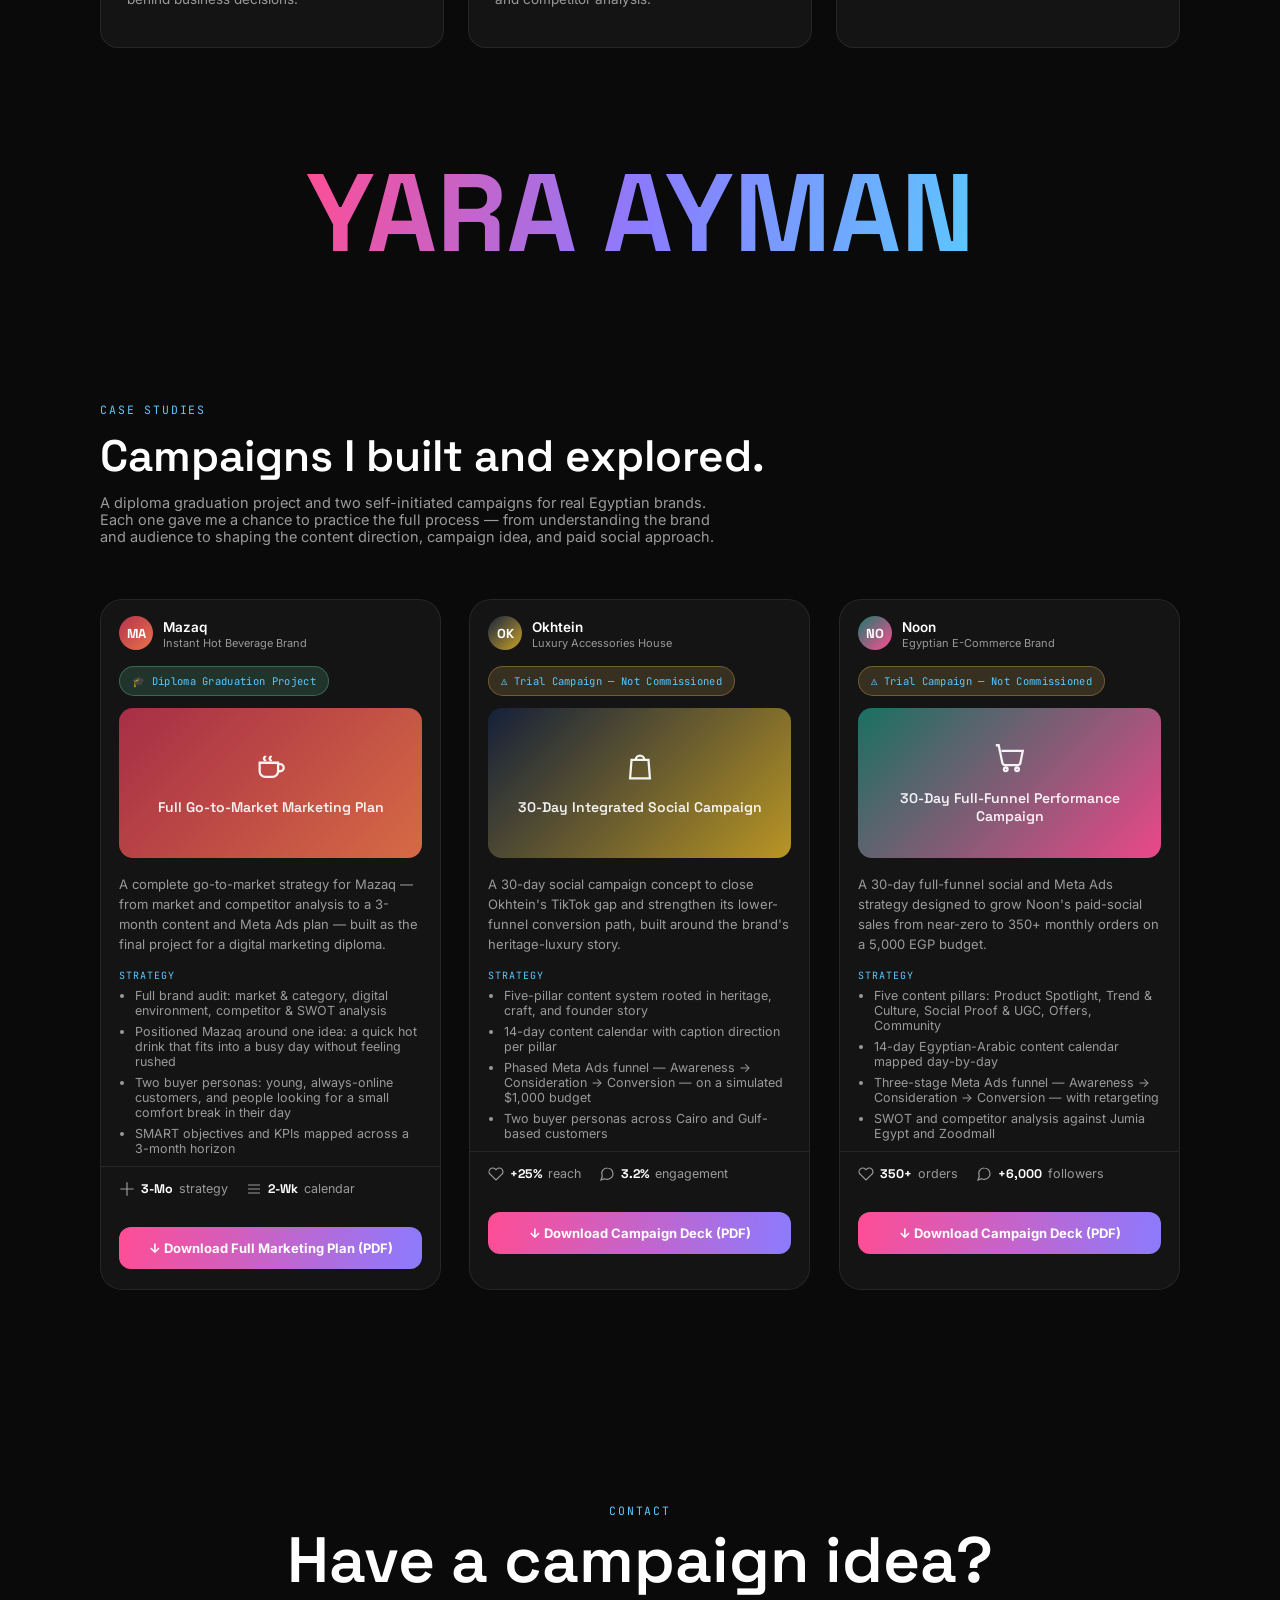
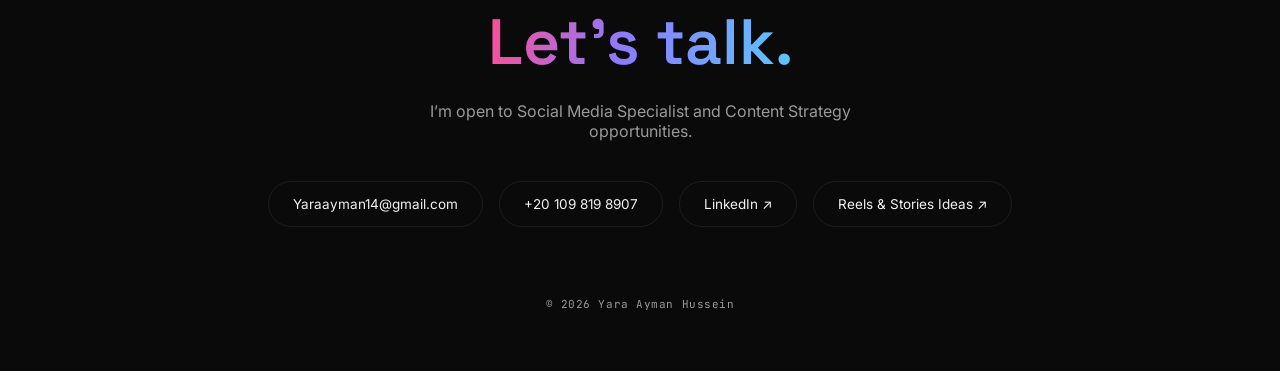
==== commit 23326e83: "Update index.html" ====
--- a/index.html
+++ b/index.html
@@ -428,21 +428,80 @@
 
 <header class="storynav">
   <div class="storynav-inner">
-    <img class="logo-img" src="media/logo-full.png" alt="Yara Ayman">
-    <nav class="rings">
-      <a class="ring-btn" href="#about"><div class="ring"><div class="inner"><i class="fas fa-user" aria-hidden="true"></i></div></div><span class="lbl" data-i18n="nav.about">About</span></a>
-      <a class="ring-btn" href="#skills"><div class="ring"><div class="inner"><i class="fas fa-magic" aria-hidden="true"></i></div></div><span class="lbl" data-i18n="nav.skills">Skills</span></a>
-      <a class="ring-btn" href="#experience"><div class="ring"><div class="inner"><i class="fas fa-briefcase" aria-hidden="true"></i></div></div><span class="lbl" data-i18n="nav.work">Work</span></a>
-      <a class="ring-btn" href="#credentials"><div class="inner"><i class="fas fa-award" aria-hidden="true"></i></div></div><span class="lbl" data-i18n="nav.creds">Creds</span></a>
-      <a class="ring-btn" href="#cases"><div class="inner"><i class="fas fa-layer-group" aria-hidden="true"></i></div></div><span class="lbl" data-i18n="nav.cases">Cases</span></a>
-      <a class="ring-btn" href="reels.html"><div class="inner"><i class="fas fa-film" aria-hidden="true"></i></div></div><span class="lbl" data-i18n="nav.reels">Reels</span></a>
-      <a class="ring-btn" href="#contact"><div class="ring"><div class="inner"><i class="fas fa-envelope" aria-hidden="true"></i></div></div><span class="lbl" data-i18n="nav.contact">Contact</span></a>
-    </nav>
-    <div class="util-row">
-      <button class="util-btn" id="theme-toggle" title="Toggle theme" aria-label="Toggle theme">☾</button>
-      <button class="util-btn mono" id="lang-toggle" title="Switch language" aria-label="Switch language">AR</button>
-    </div>
+  <img class="logo-img" src="media/logo-full.png" alt="Yara Ayman">
+
+  <nav class="rings">
+
+    <a class="ring-btn" href="#about">
+      <div class="ring">
+        <div class="inner">
+          <i class="fas fa-user" aria-hidden="true"></i>
+        </div>
+      </div>
+      <span class="lbl" data-i18n="nav.about">About</span>
+    </a>
+
+    <a class="ring-btn" href="#skills">
+      <div class="ring">
+        <div class="inner">
+          <i class="fas fa-magic" aria-hidden="true"></i>
+        </div>
+      </div>
+      <span class="lbl" data-i18n="nav.skills">Skills</span>
+    </a>
+
+    <a class="ring-btn" href="#experience">
+      <div class="ring">
+        <div class="inner">
+          <i class="fas fa-briefcase" aria-hidden="true"></i>
+        </div>
+      </div>
+      <span class="lbl" data-i18n="nav.work">Work</span>
+    </a>
+
+    <a class="ring-btn" href="#credentials">
+      <div class="ring">
+        <div class="inner">
+          <i class="fas fa-award" aria-hidden="true"></i>
+        </div>
+      </div>
+      <span class="lbl" data-i18n="nav.creds">Creds</span>
+    </a>
+
+    <a class="ring-btn" href="#cases">
+      <div class="ring">
+        <div class="inner">
+          <i class="fas fa-layer-group" aria-hidden="true"></i>
+        </div>
+      </div>
+      <span class="lbl" data-i18n="nav.cases">Cases</span>
+    </a>
+
+    <a class="ring-btn" href="reels.html">
+      <div class="ring">
+        <div class="inner">
+          <i class="fas fa-film" aria-hidden="true"></i>
+        </div>
+      </div>
+      <span class="lbl" data-i18n="nav.reels">Reels</span>
+    </a>
+
+    <a class="ring-btn" href="#contact">
+      <div class="ring">
+        <div class="inner">
+          <i class="fas fa-envelope" aria-hidden="true"></i>
+        </div>
+      </div>
+      <span class="lbl" data-i18n="nav.contact">Contact</span>
+    </a>
+
+  </nav>
+
+  <div class="util-row">
+    <button class="util-btn" id="theme-toggle" title="Toggle theme" aria-label="Toggle theme">☾</button>
+    <button class="util-btn mono" id="lang-toggle" title="Switch language" aria-label="Switch language">AR</button>
   </div>
+</div>
 </header>
 
 <section class="hero">
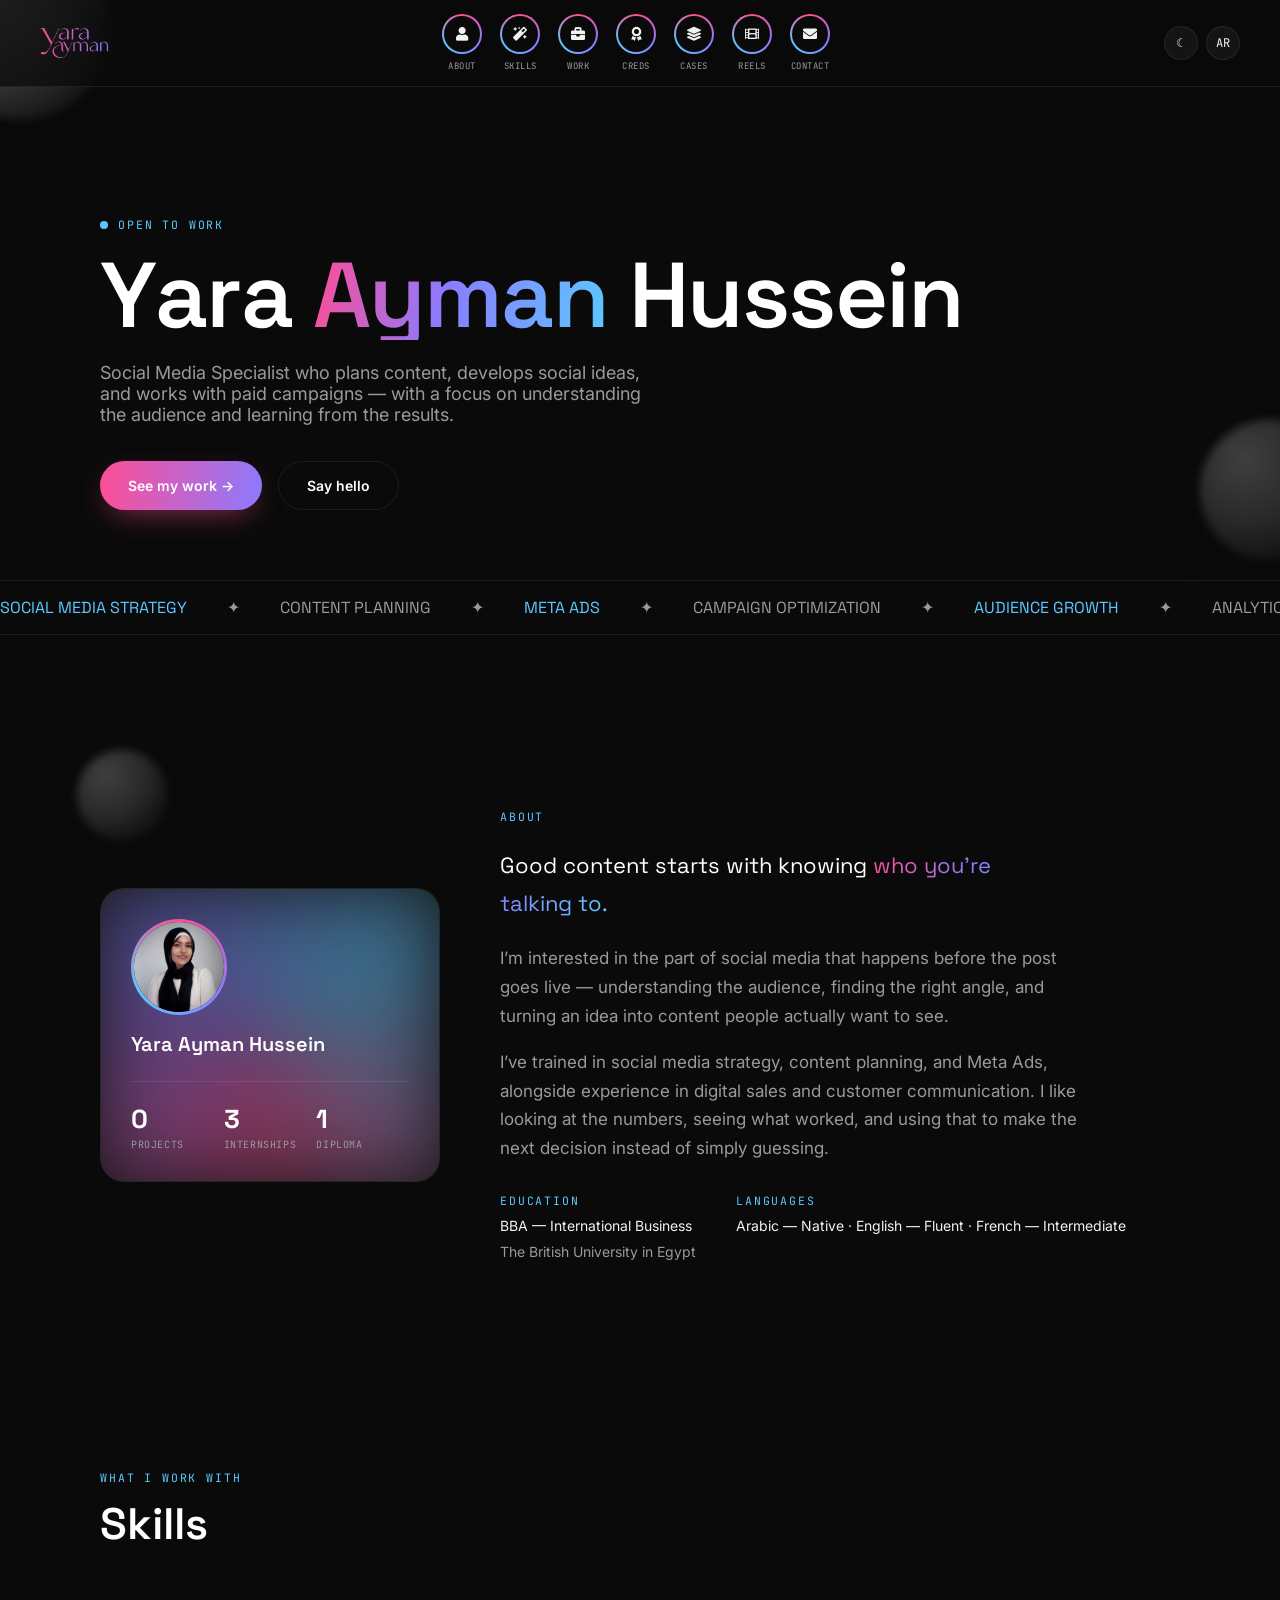
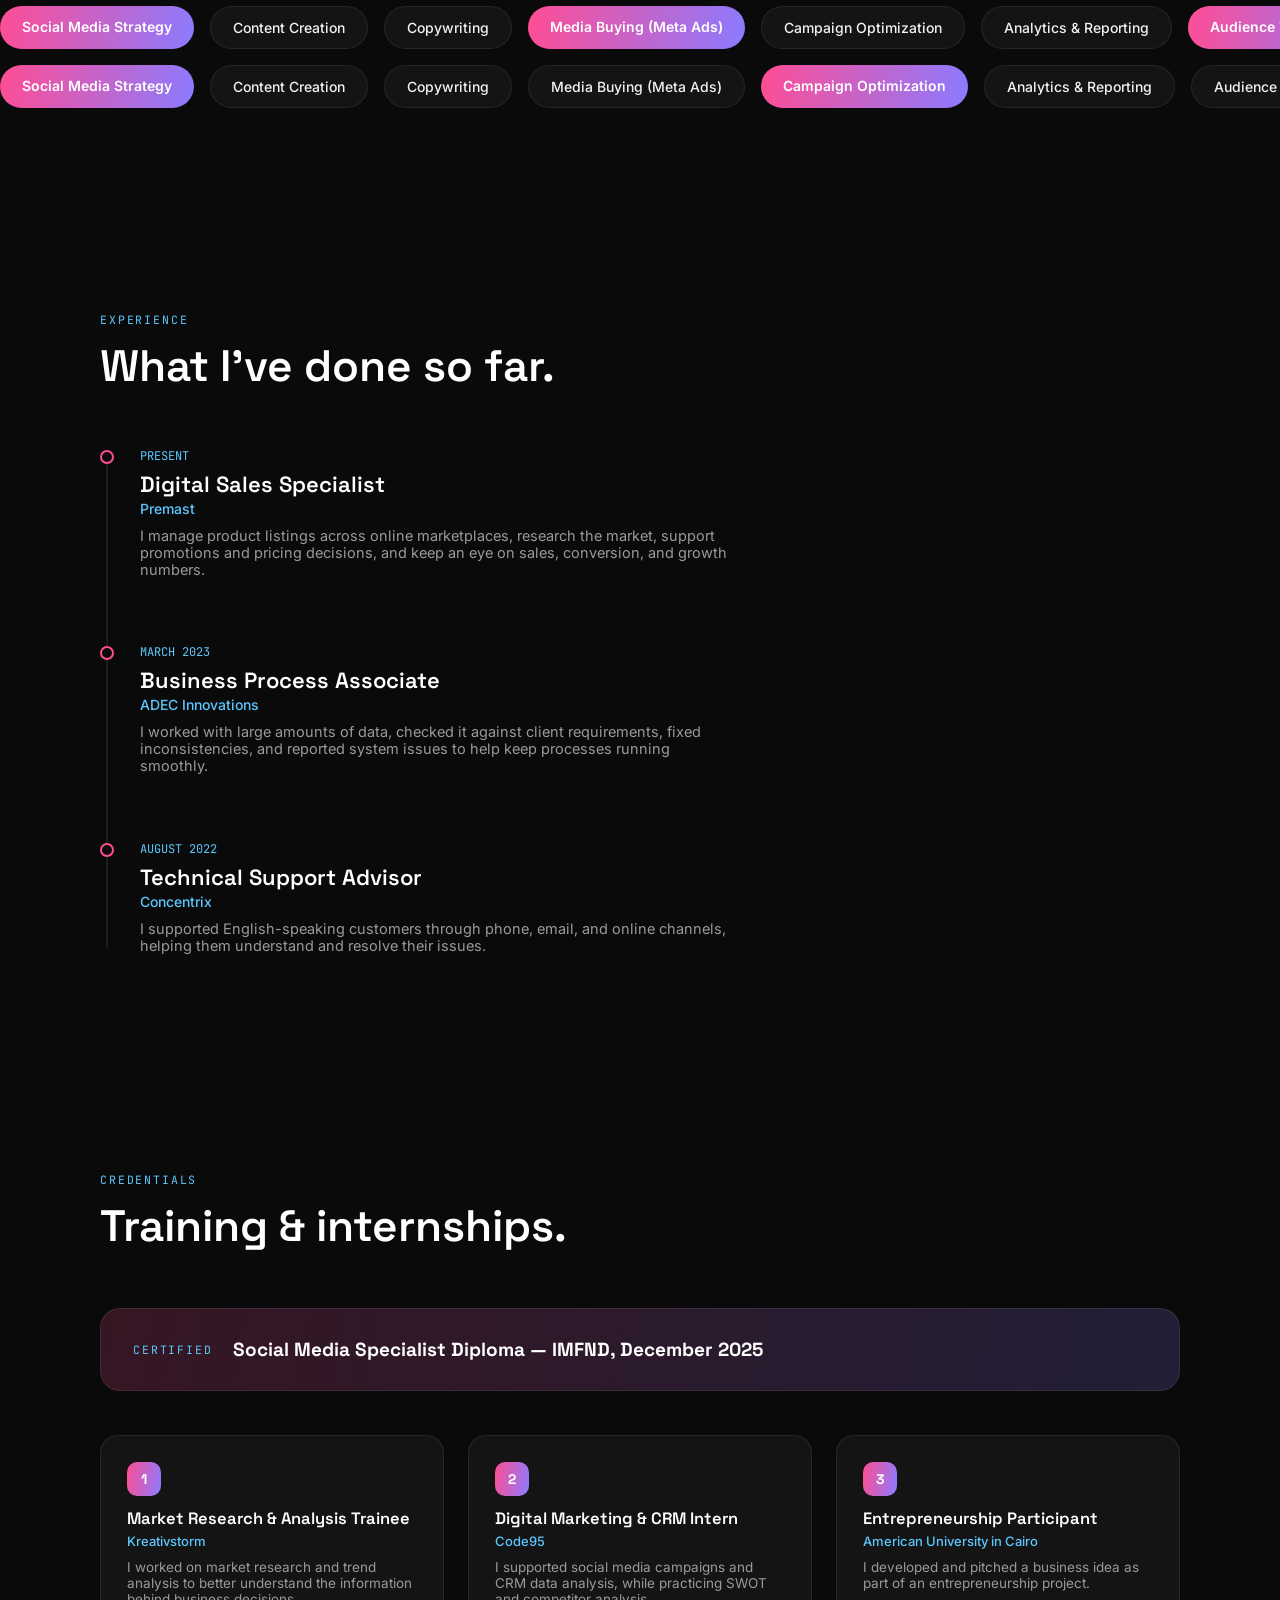
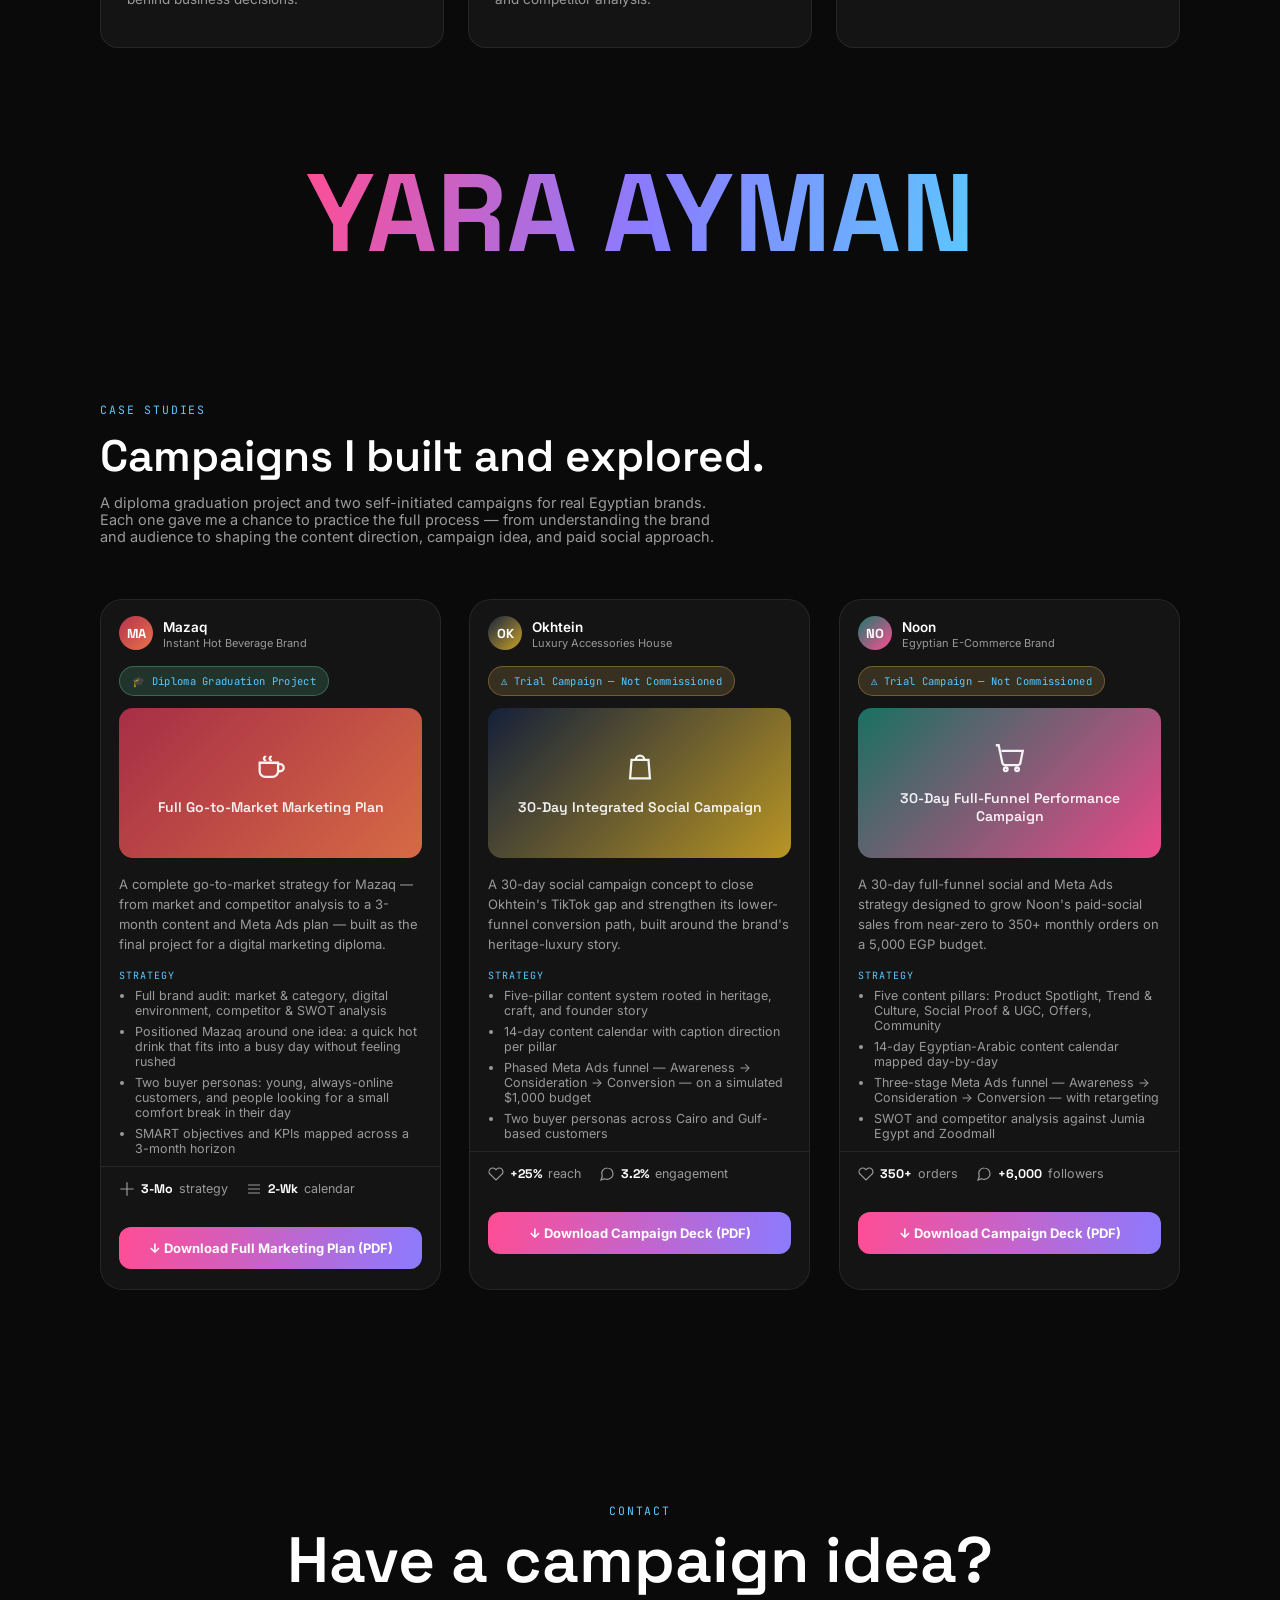
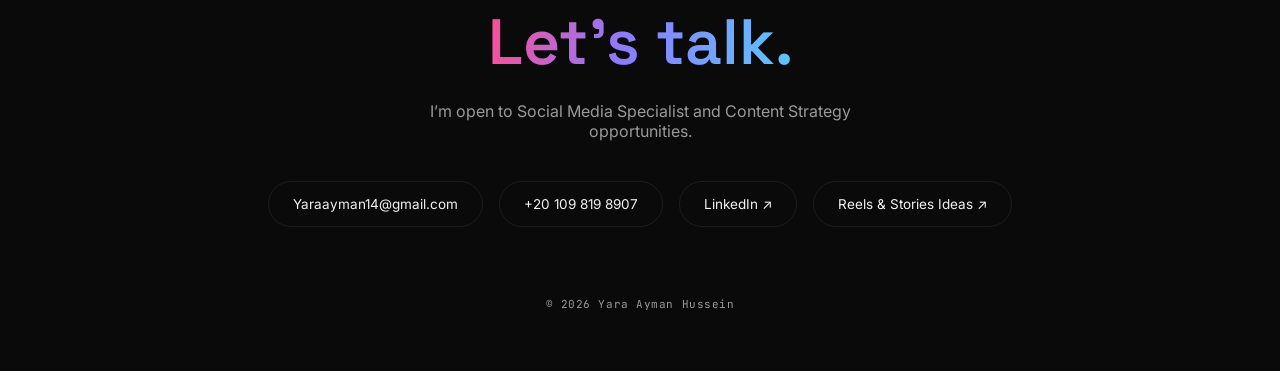
==== commit 71293332: "Update index.html" ====
--- a/index.html
+++ b/index.html
@@ -530,7 +530,7 @@
         <h3 data-i18n="about.name">Yara Ayman Hussein</h3>
         
         <div class="stat-row">
-          <div class="stat"><div class="v" data-count="3">0</div><div class="l" data-i18n="about.stat1">Roles</div></div>
+          <div class="stat"><div class="v" id="projects-count">0</div><div class="l">Projects</div></div>
           <div class="stat"><div class="v" data-count="3">0</div><div class="l" data-i18n="about.stat2">Internships</div></div>
           <div class="stat"><div class="v" data-count="1">0</div><div class="l" data-i18n="about.stat3">Diploma</div></div>
         </div>
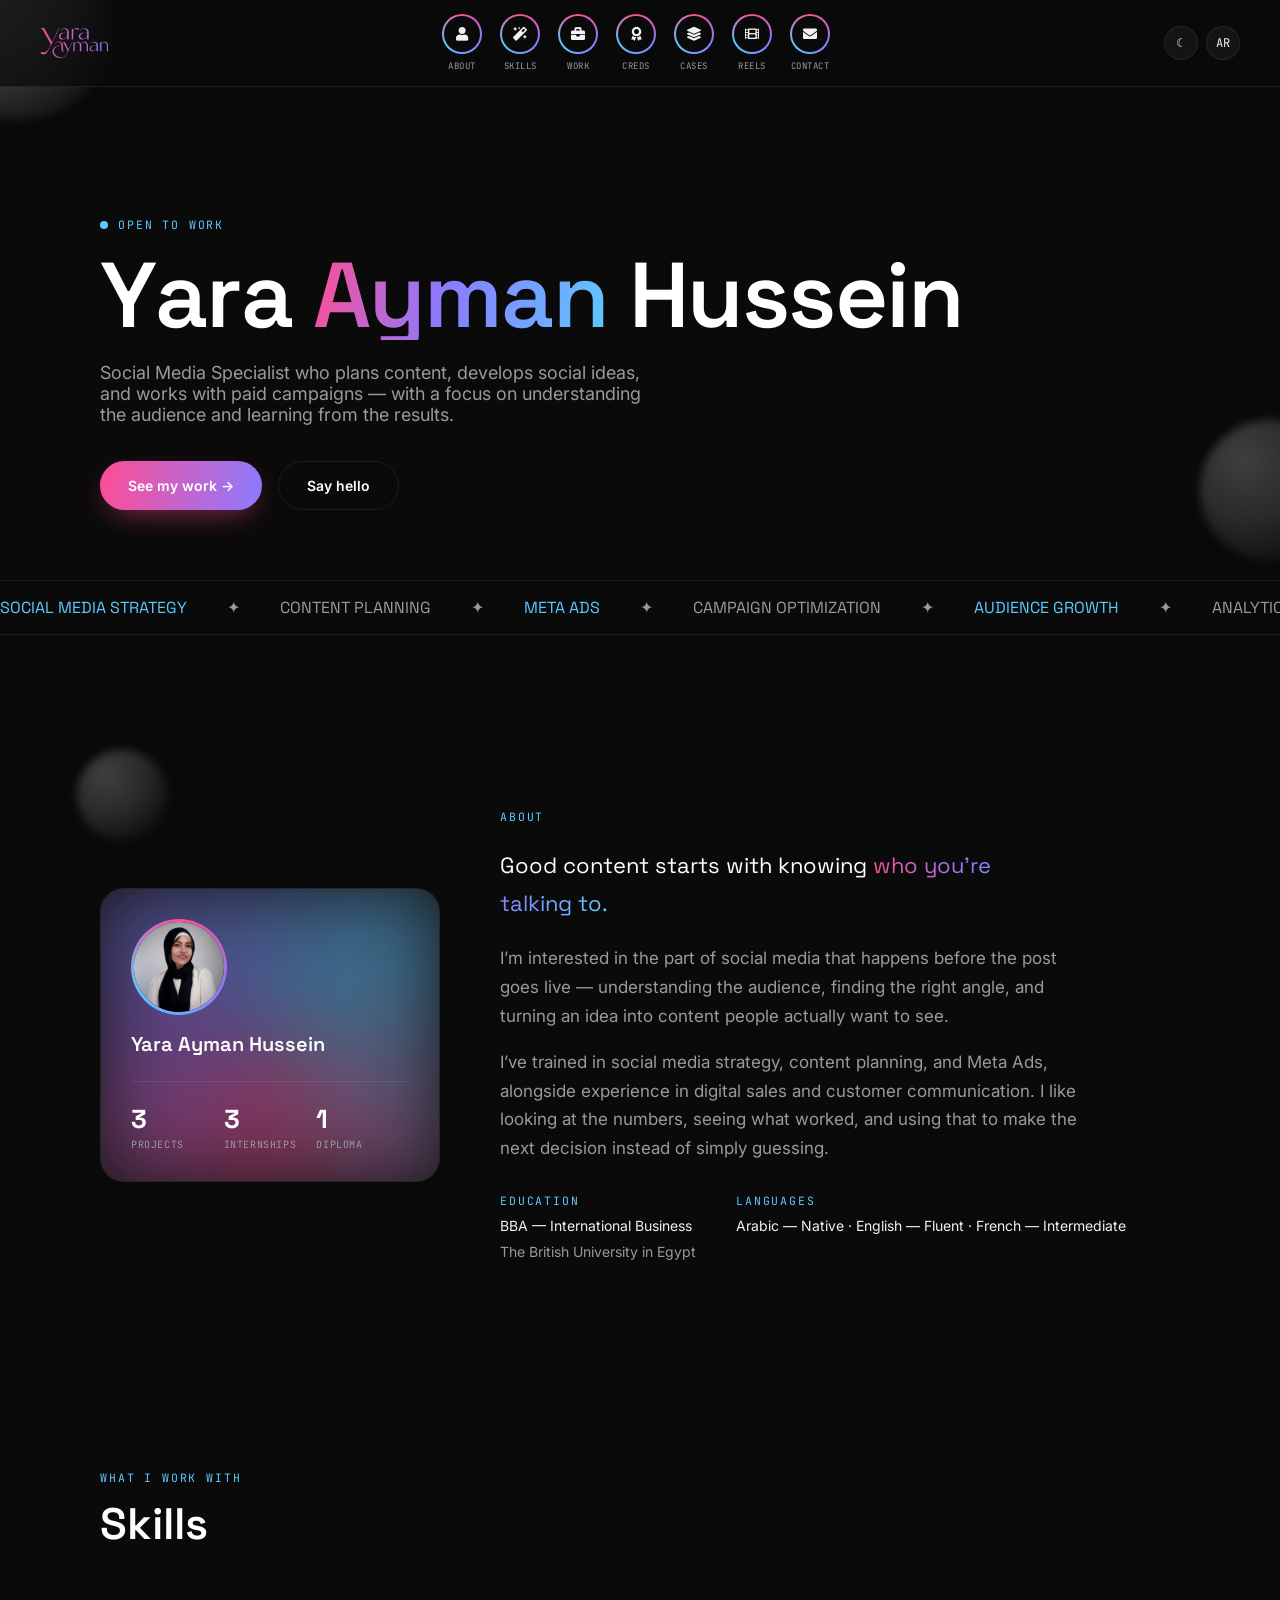
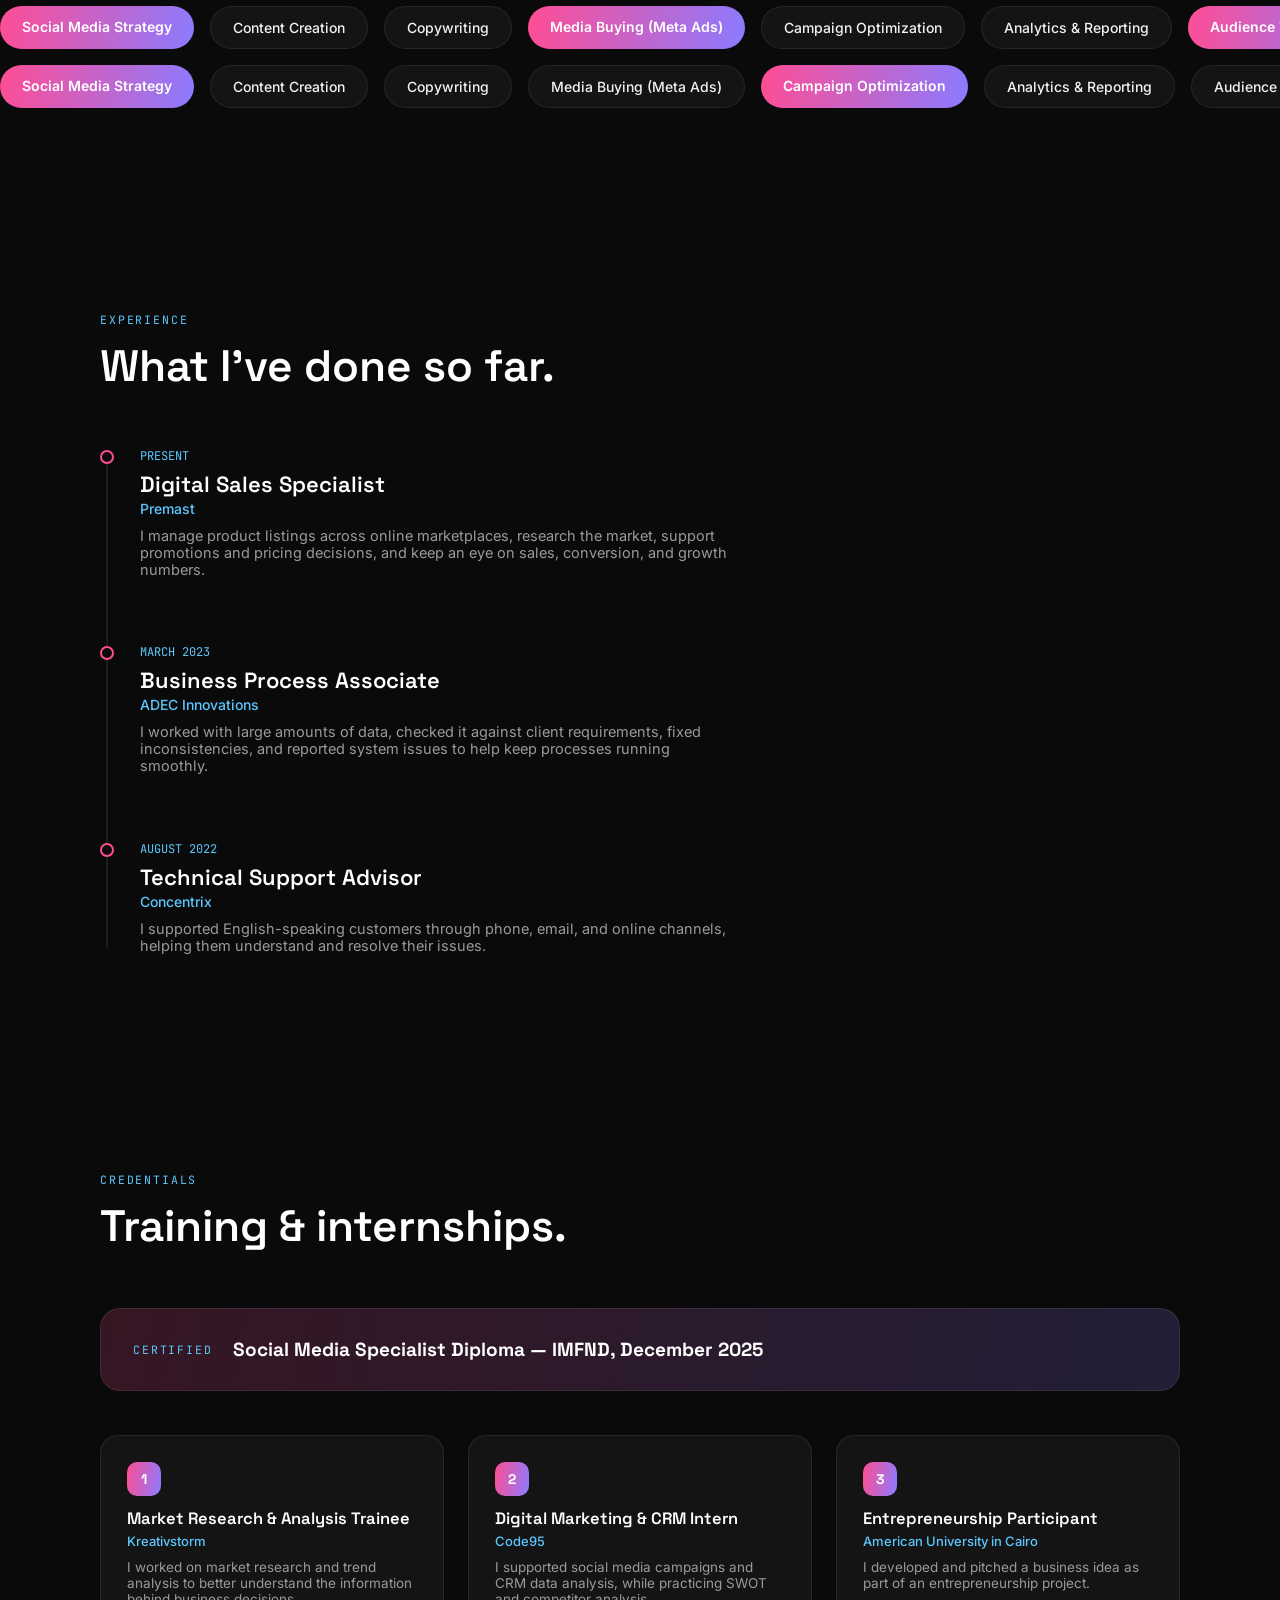
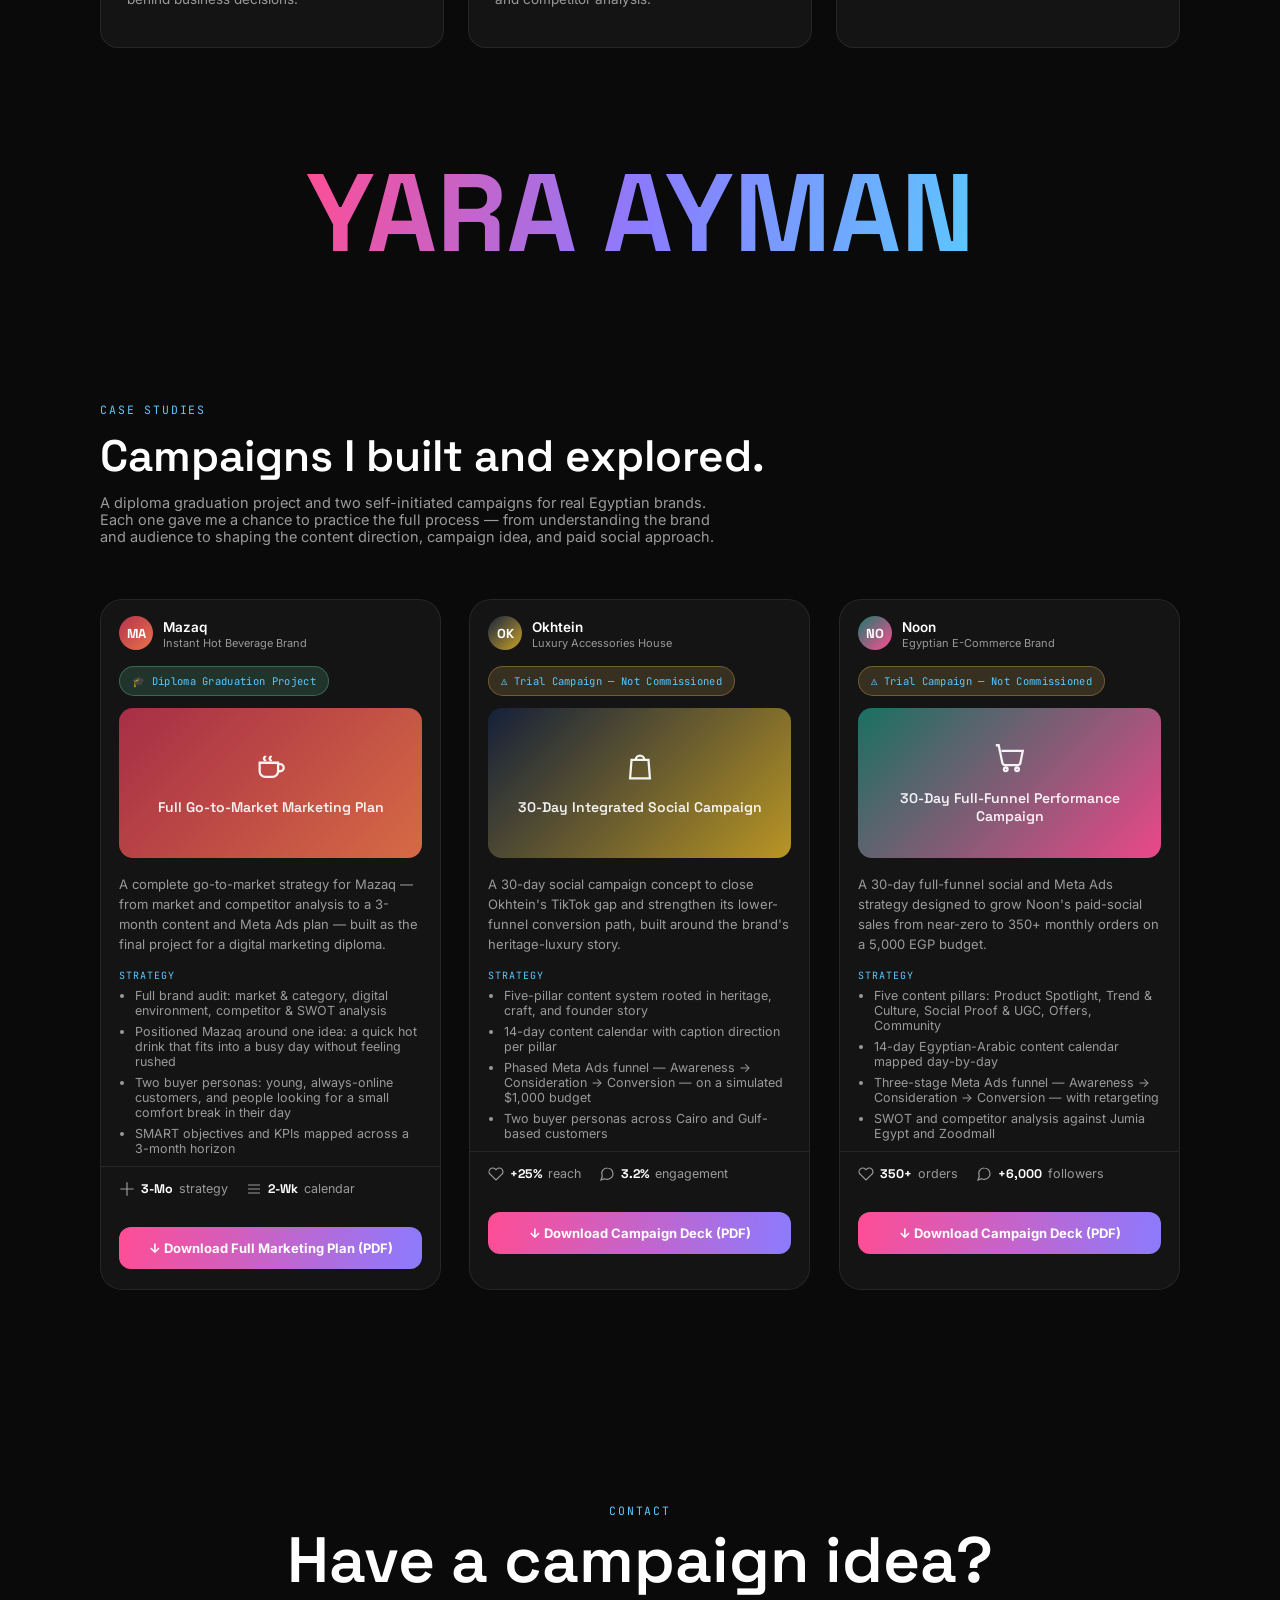
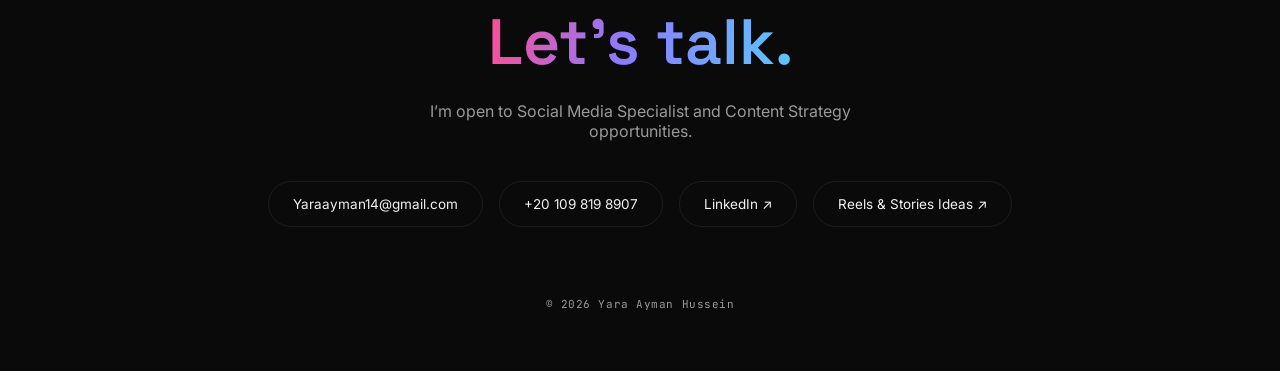
==== commit 3b418ba8: "Update index.html" ====
--- a/index.html
+++ b/index.html
@@ -902,8 +902,14 @@
     fetch('data/projects.json', { cache: 'no-store' }).then(r => r.ok ? r.json() : { projects: [] })
   ]).then(([i18n, projects])=>{
     i18nData = i18n;
-    projectsData = (projects && projects.projects) || [];
-    applyLang(currentLang);
+projectsData = (projects && projects.projects) || [];
+
+const projectsCount = document.getElementById('projects-count');
+if (projectsCount) {
+  projectsCount.textContent = projectsData.length;
+}
+
+applyLang(currentLang);
   }).catch(()=>{
     casesGrid.innerHTML = '<p style="color:var(--ink-dim); font-size:13px;">Couldn\'t load page content right now.</p>';
   });
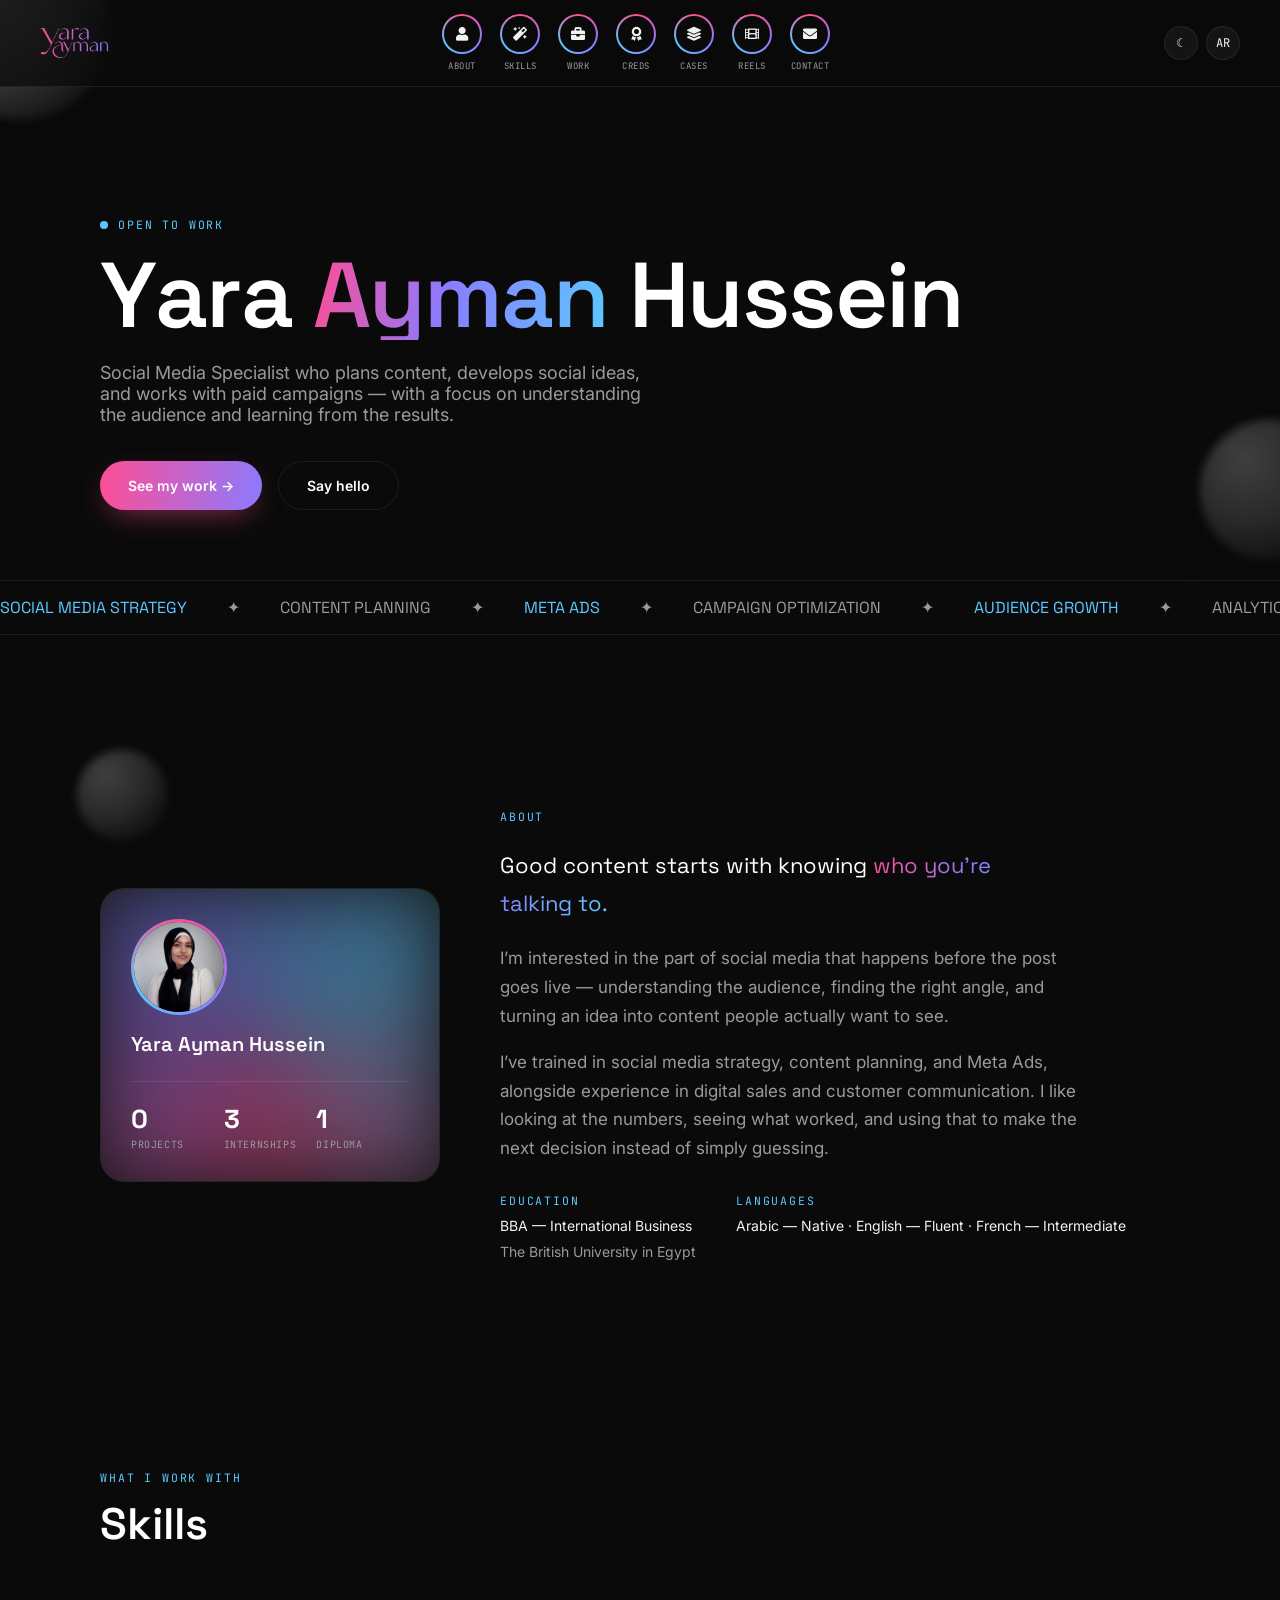
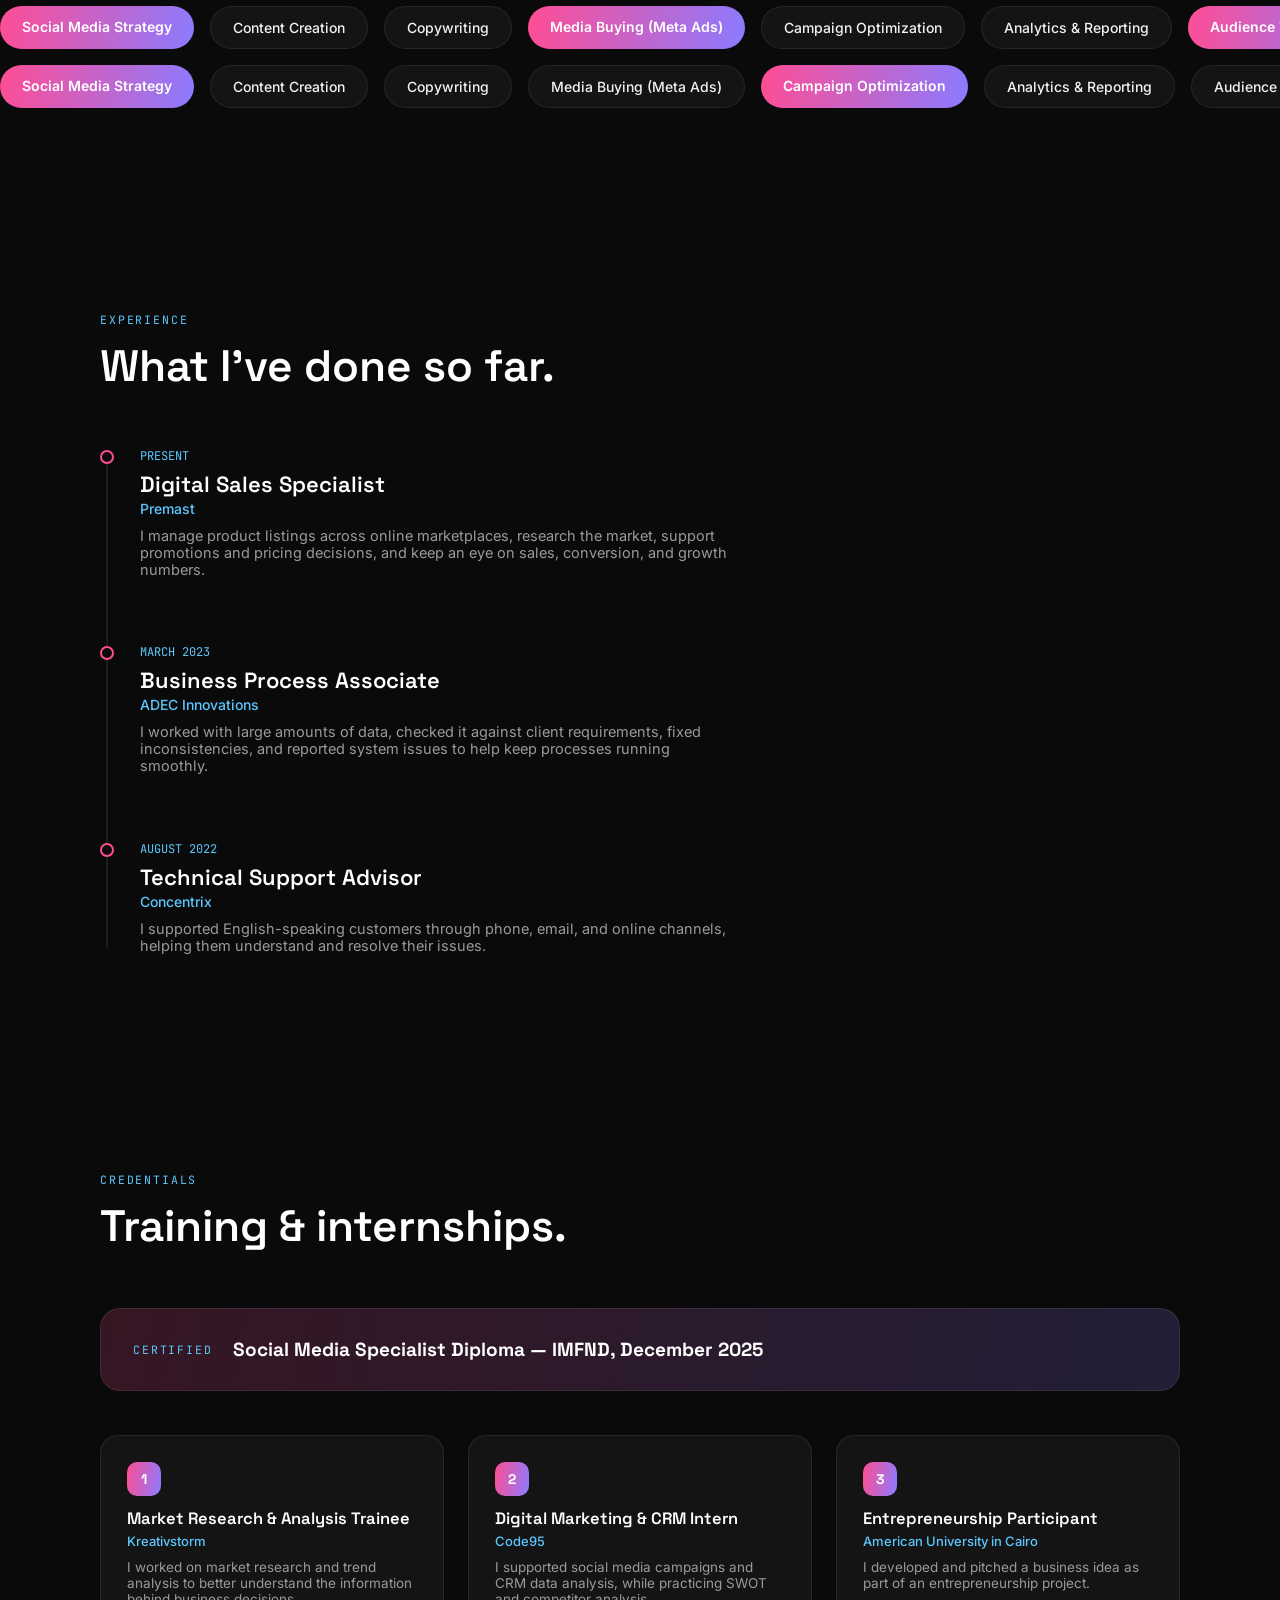
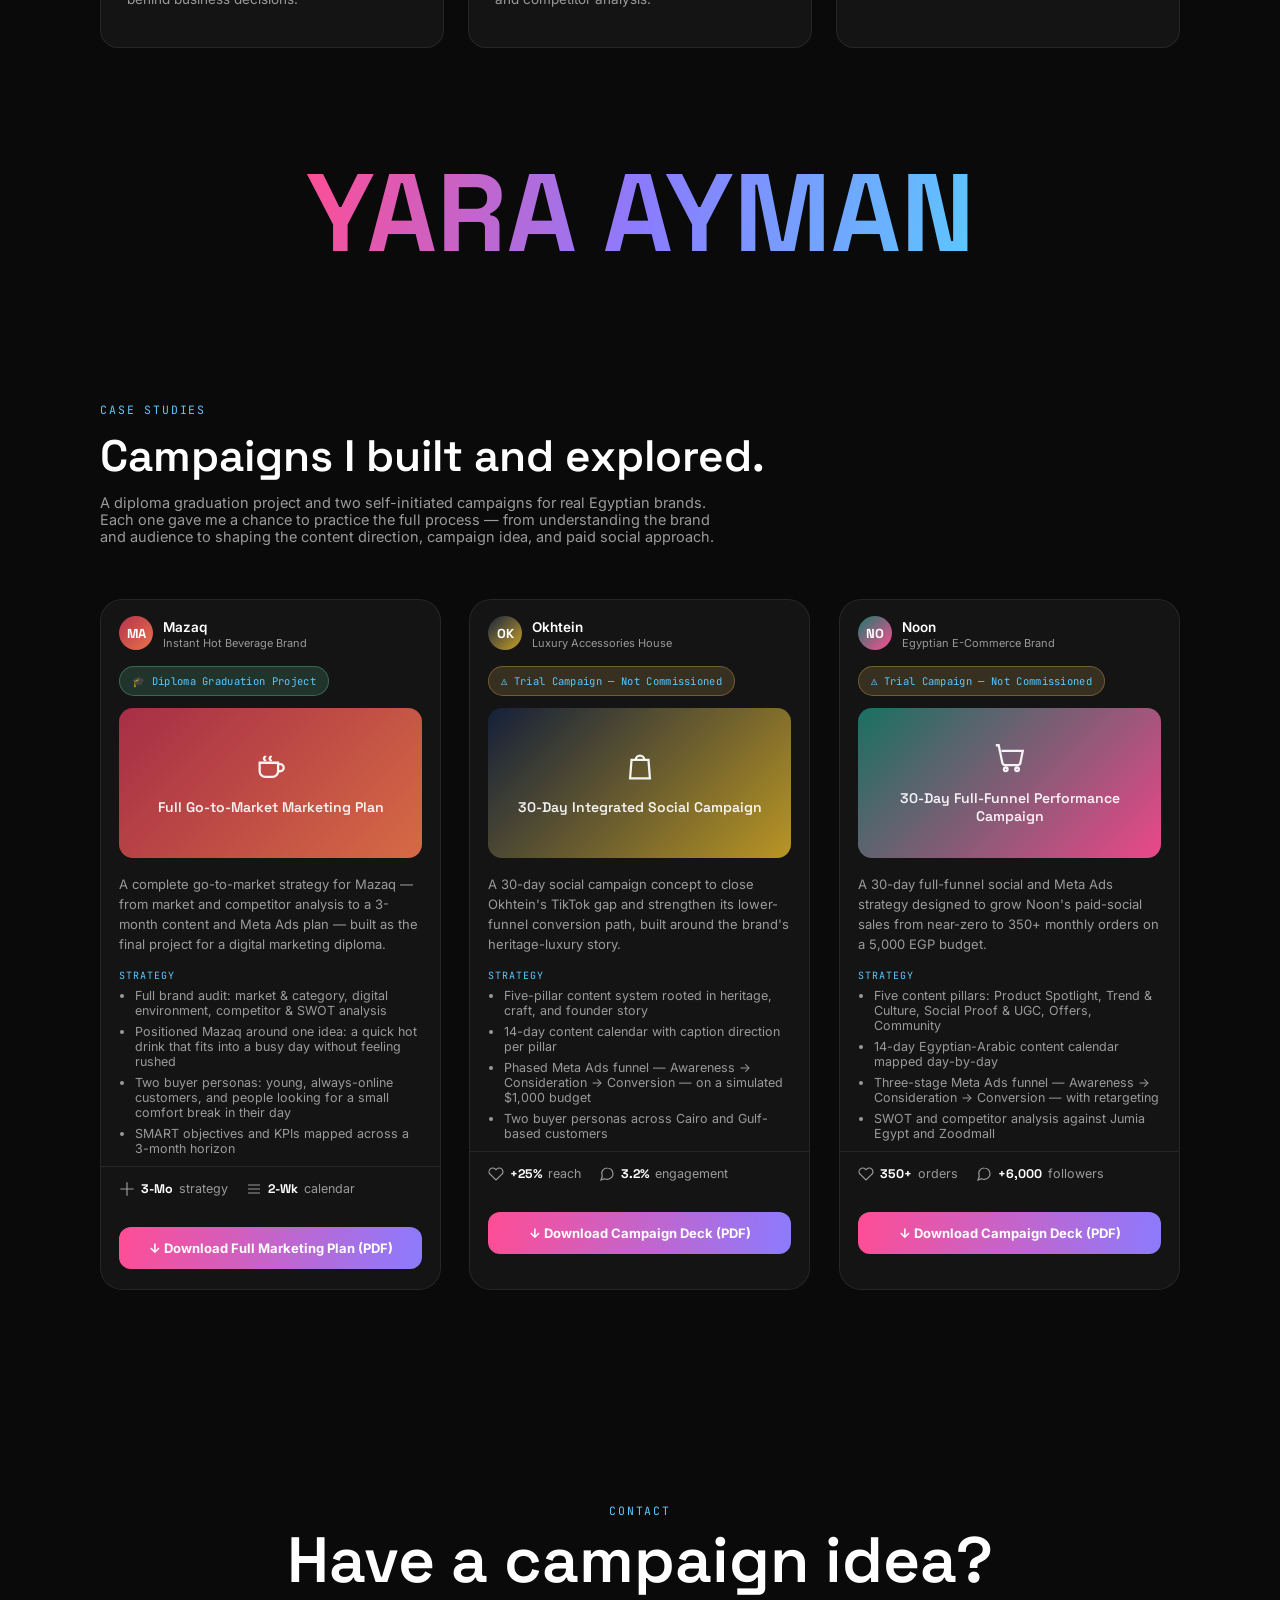
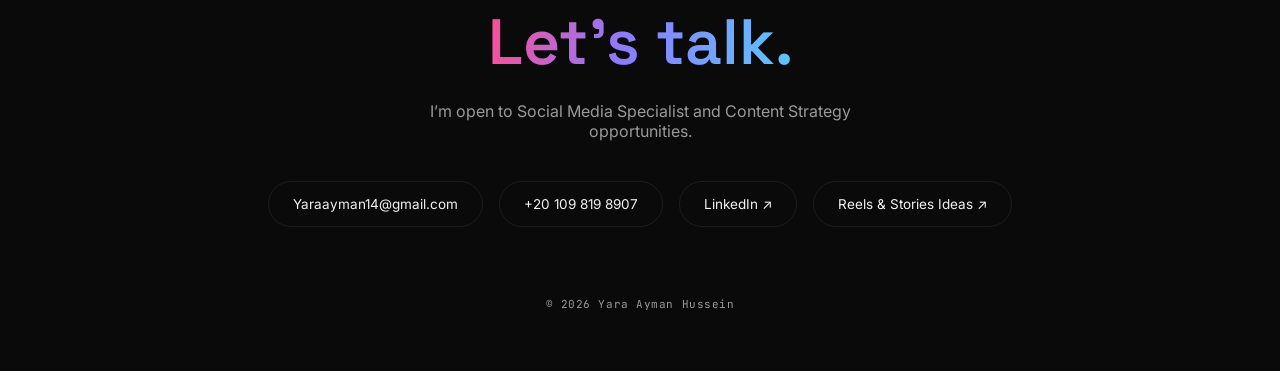
==== commit 02531f87: "Update index.html" ====
--- a/index.html
+++ b/index.html
@@ -903,11 +903,7 @@
   ]).then(([i18n, projects])=>{
     i18nData = i18n;
 projectsData = (projects && projects.projects) || [];
-
-const projectsCount = document.getElementById('projects-count');
-if (projectsCount) {
-  projectsCount.textContent = projectsData.length;
-}
+applyLang(currentLang);
 
 applyLang(currentLang);
   }).catch(()=>{
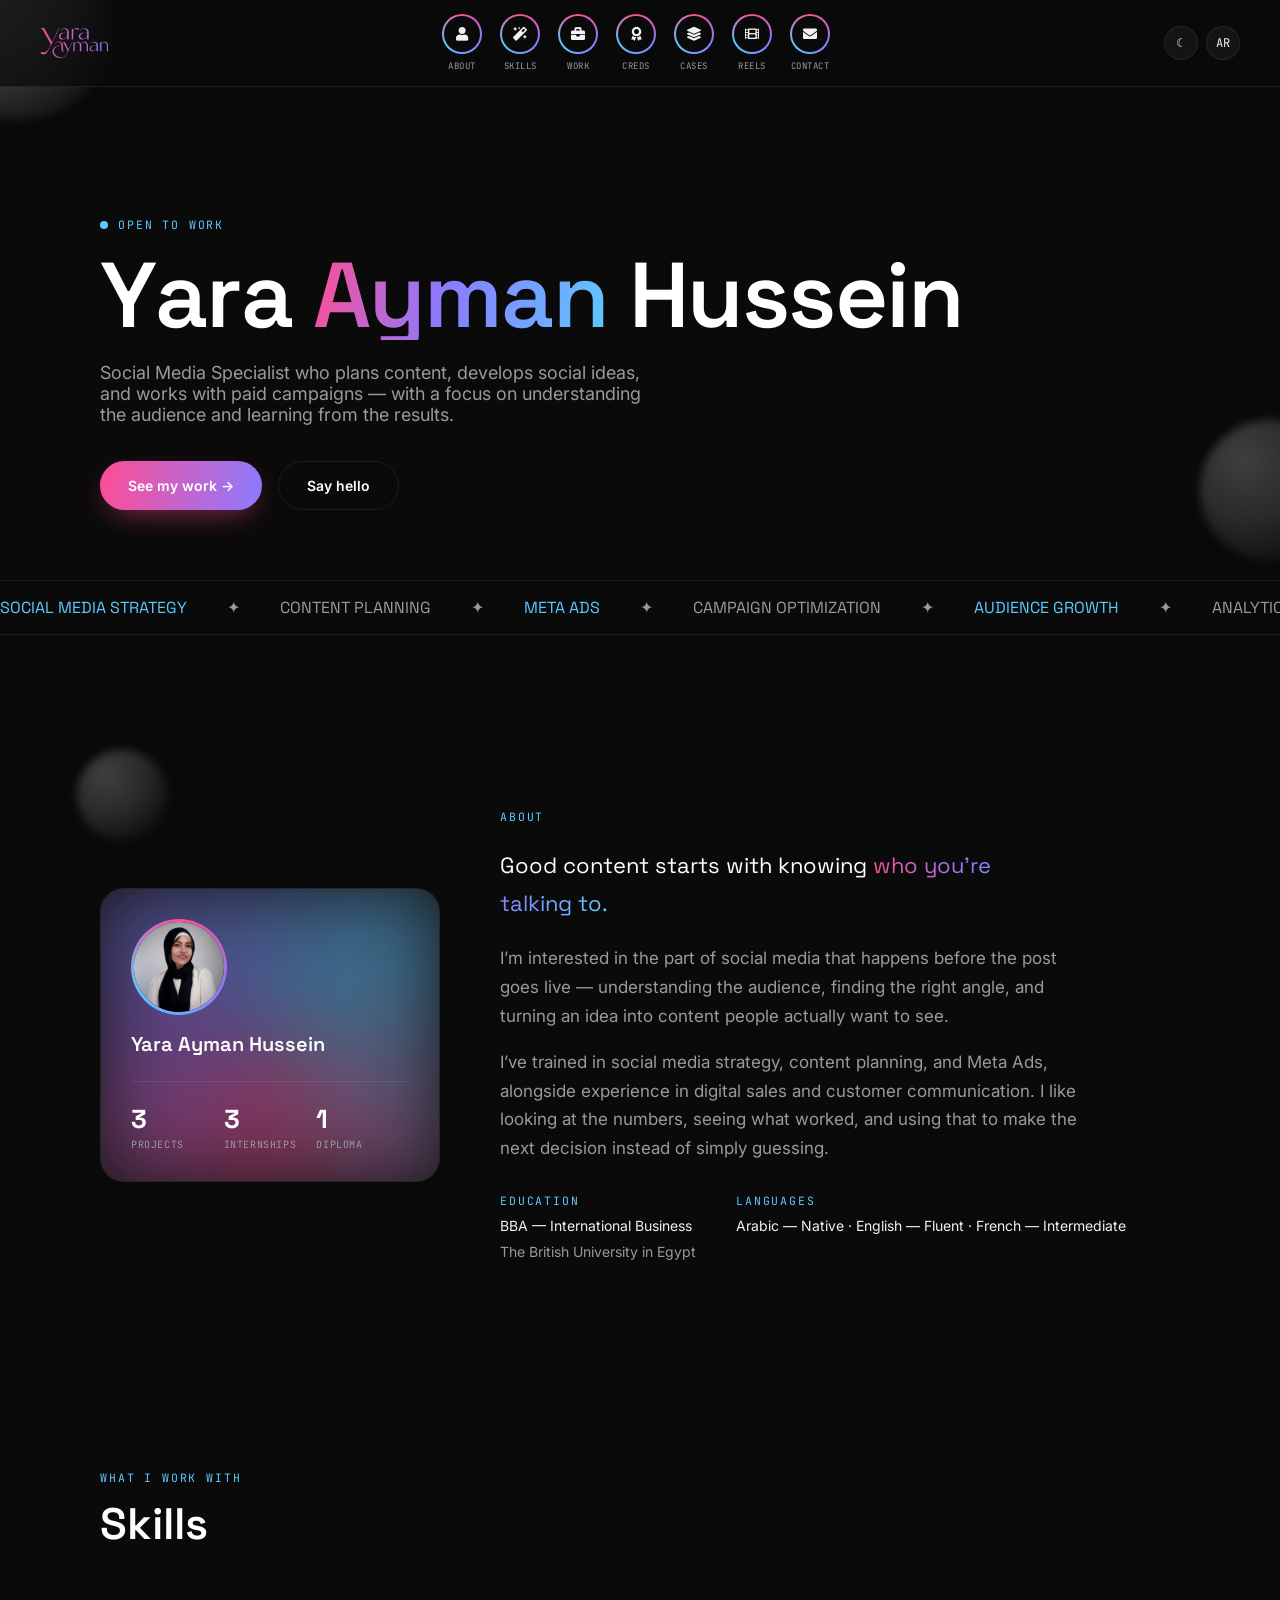
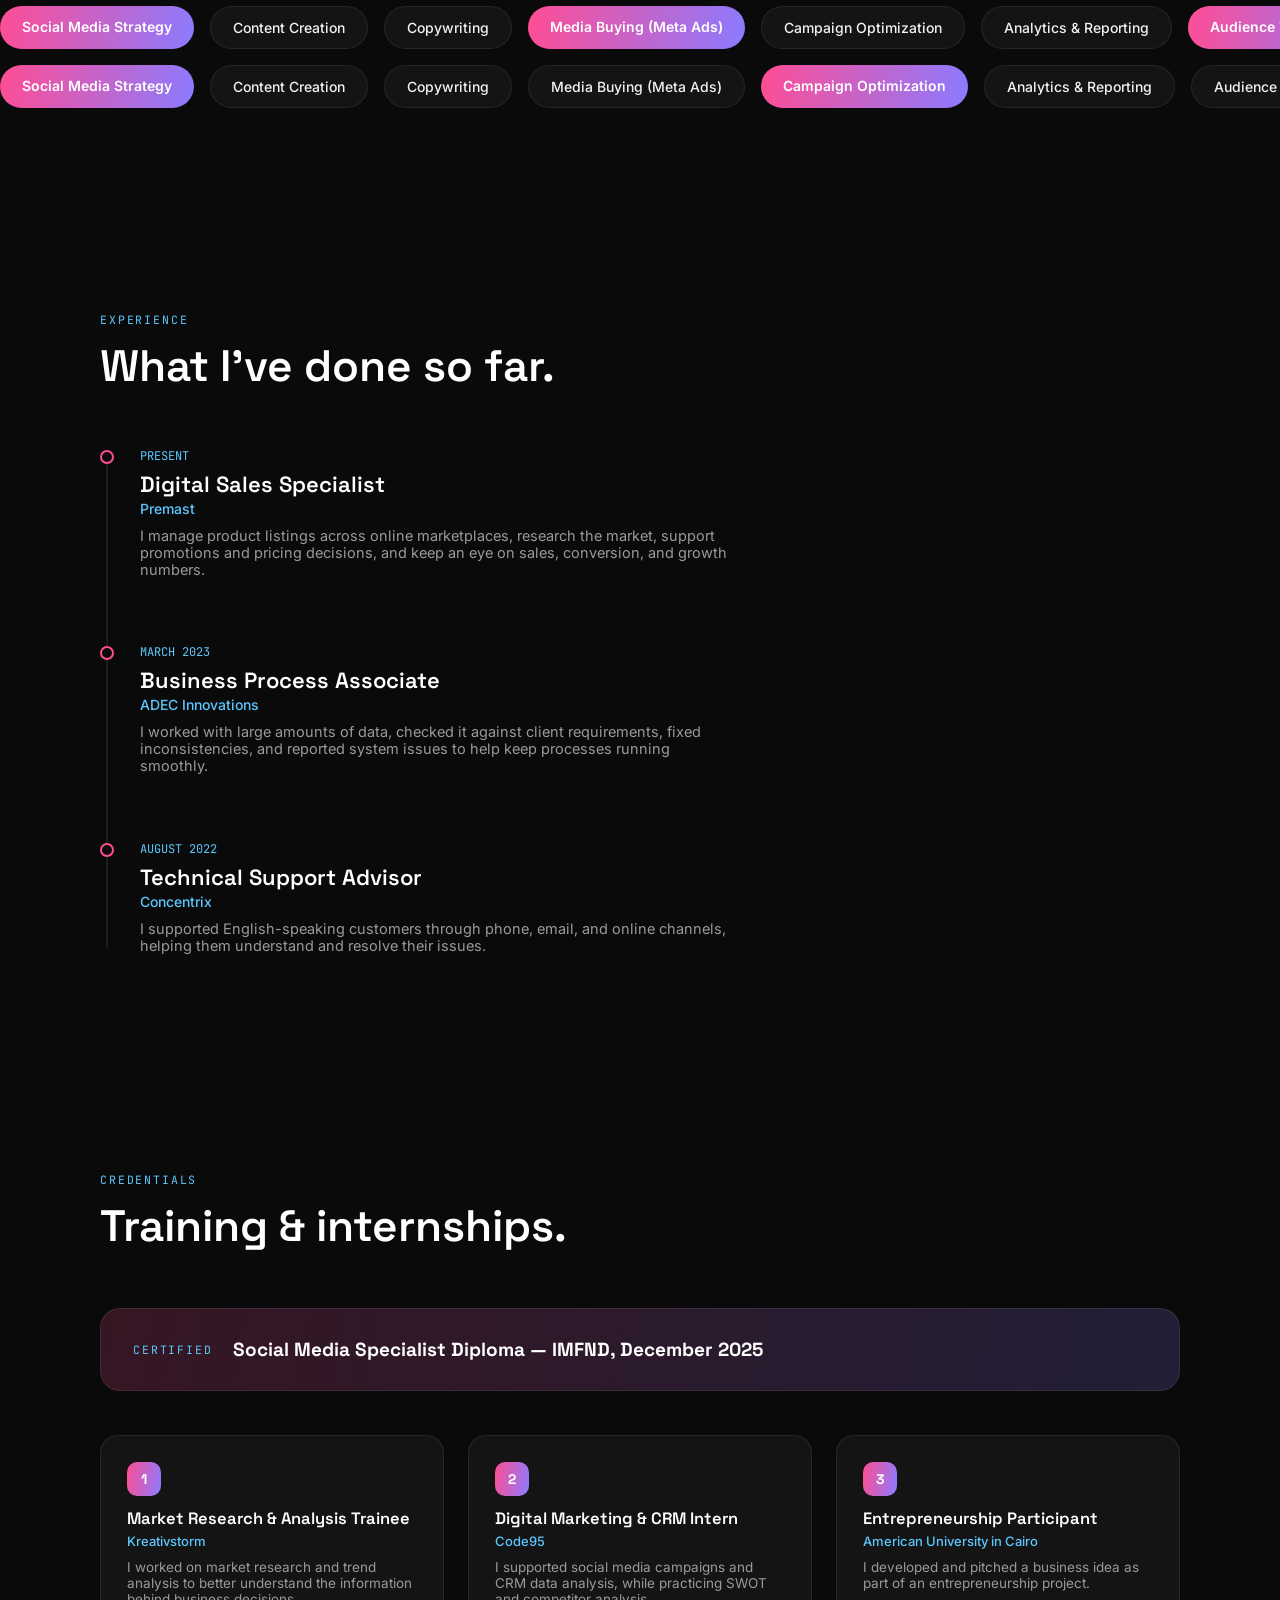
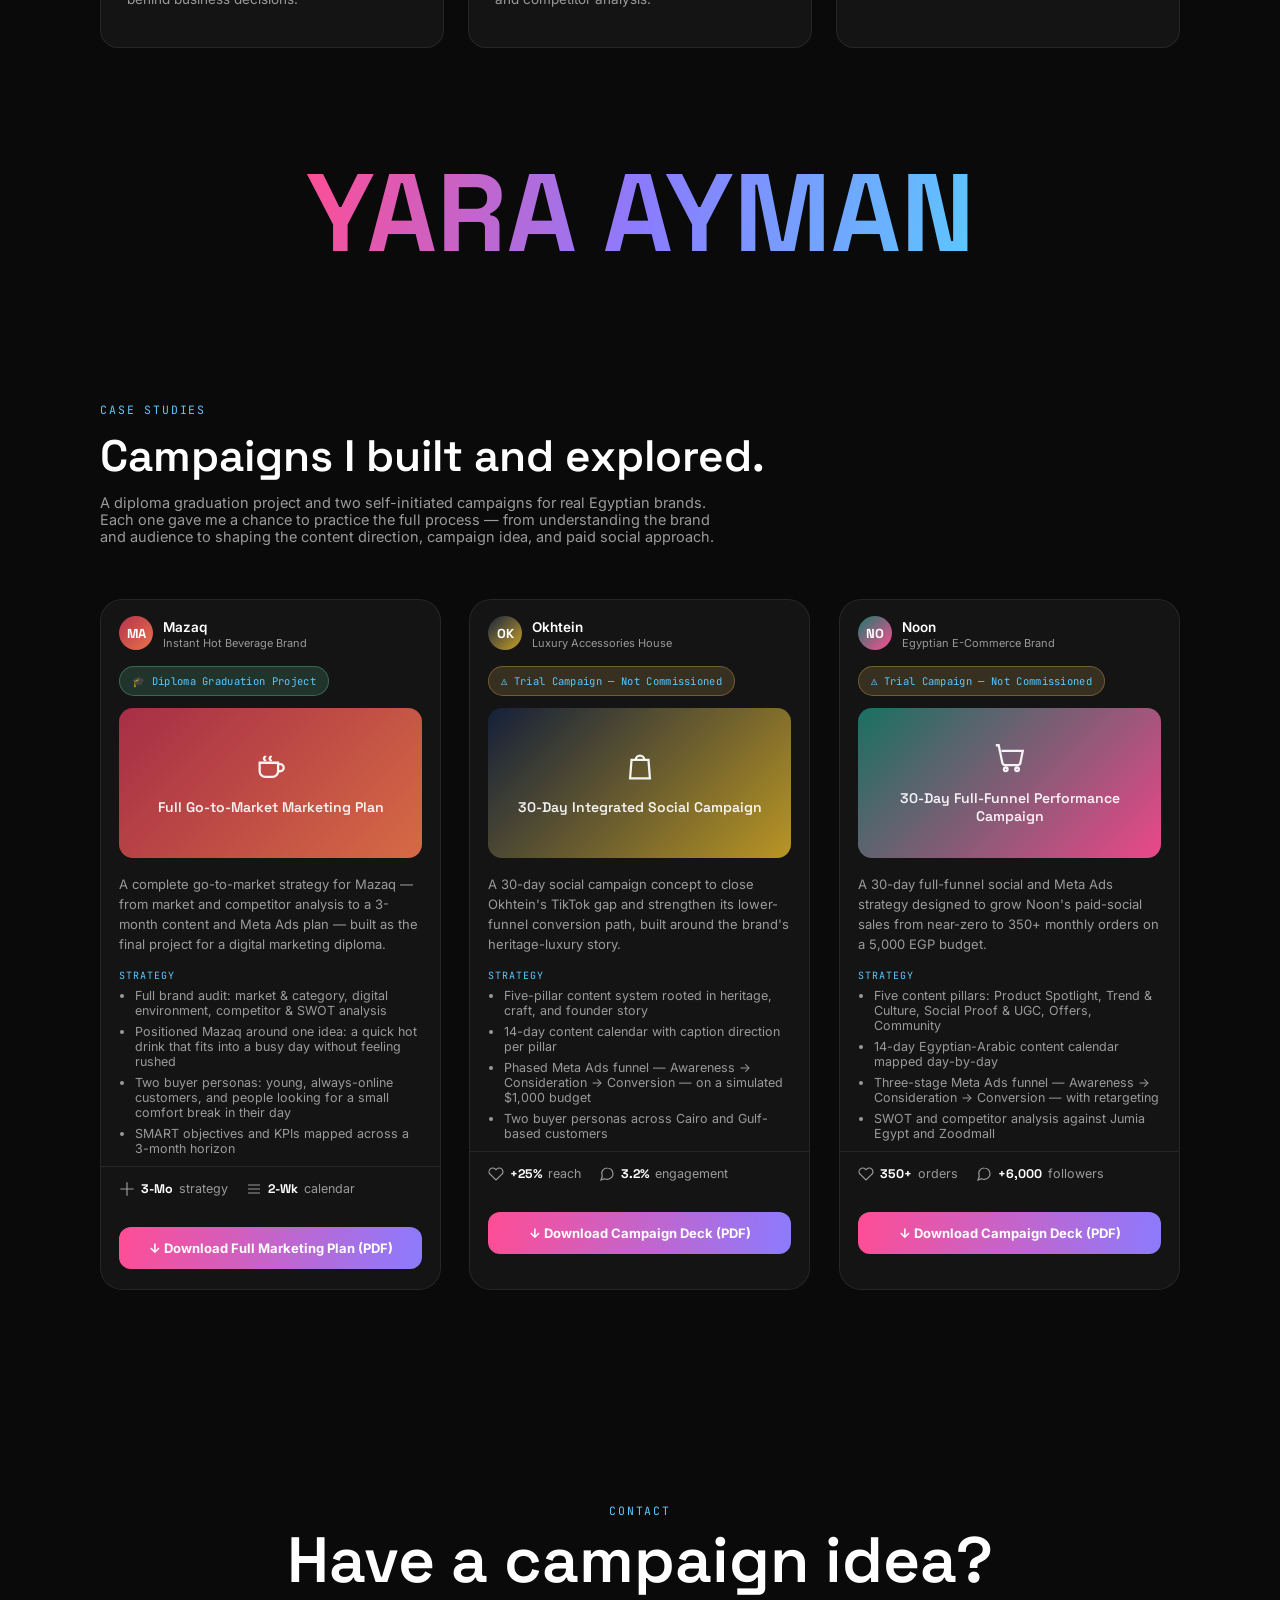
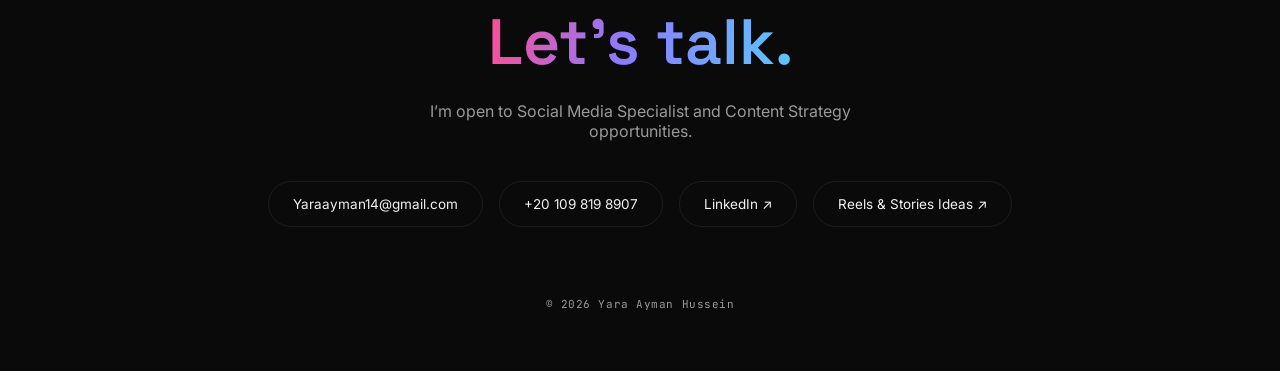
==== commit 12d444fc: "Update index.html" ====
--- a/index.html
+++ b/index.html
@@ -903,10 +903,13 @@
   ]).then(([i18n, projects])=>{
     i18nData = i18n;
 projectsData = (projects && projects.projects) || [];
-applyLang(currentLang);
-
-applyLang(currentLang);
-  }).catch(()=>{
+
+const projectsCount = document.getElementById('projects-count');
+if(projectsCount){
+  projectsCount.textContent = projectsData.length;
+}
+
+applyLang(currentLang);  }).catch(()=>{
     casesGrid.innerHTML = '<p style="color:var(--ink-dim); font-size:13px;">Couldn\'t load page content right now.</p>';
   });
 </script>
